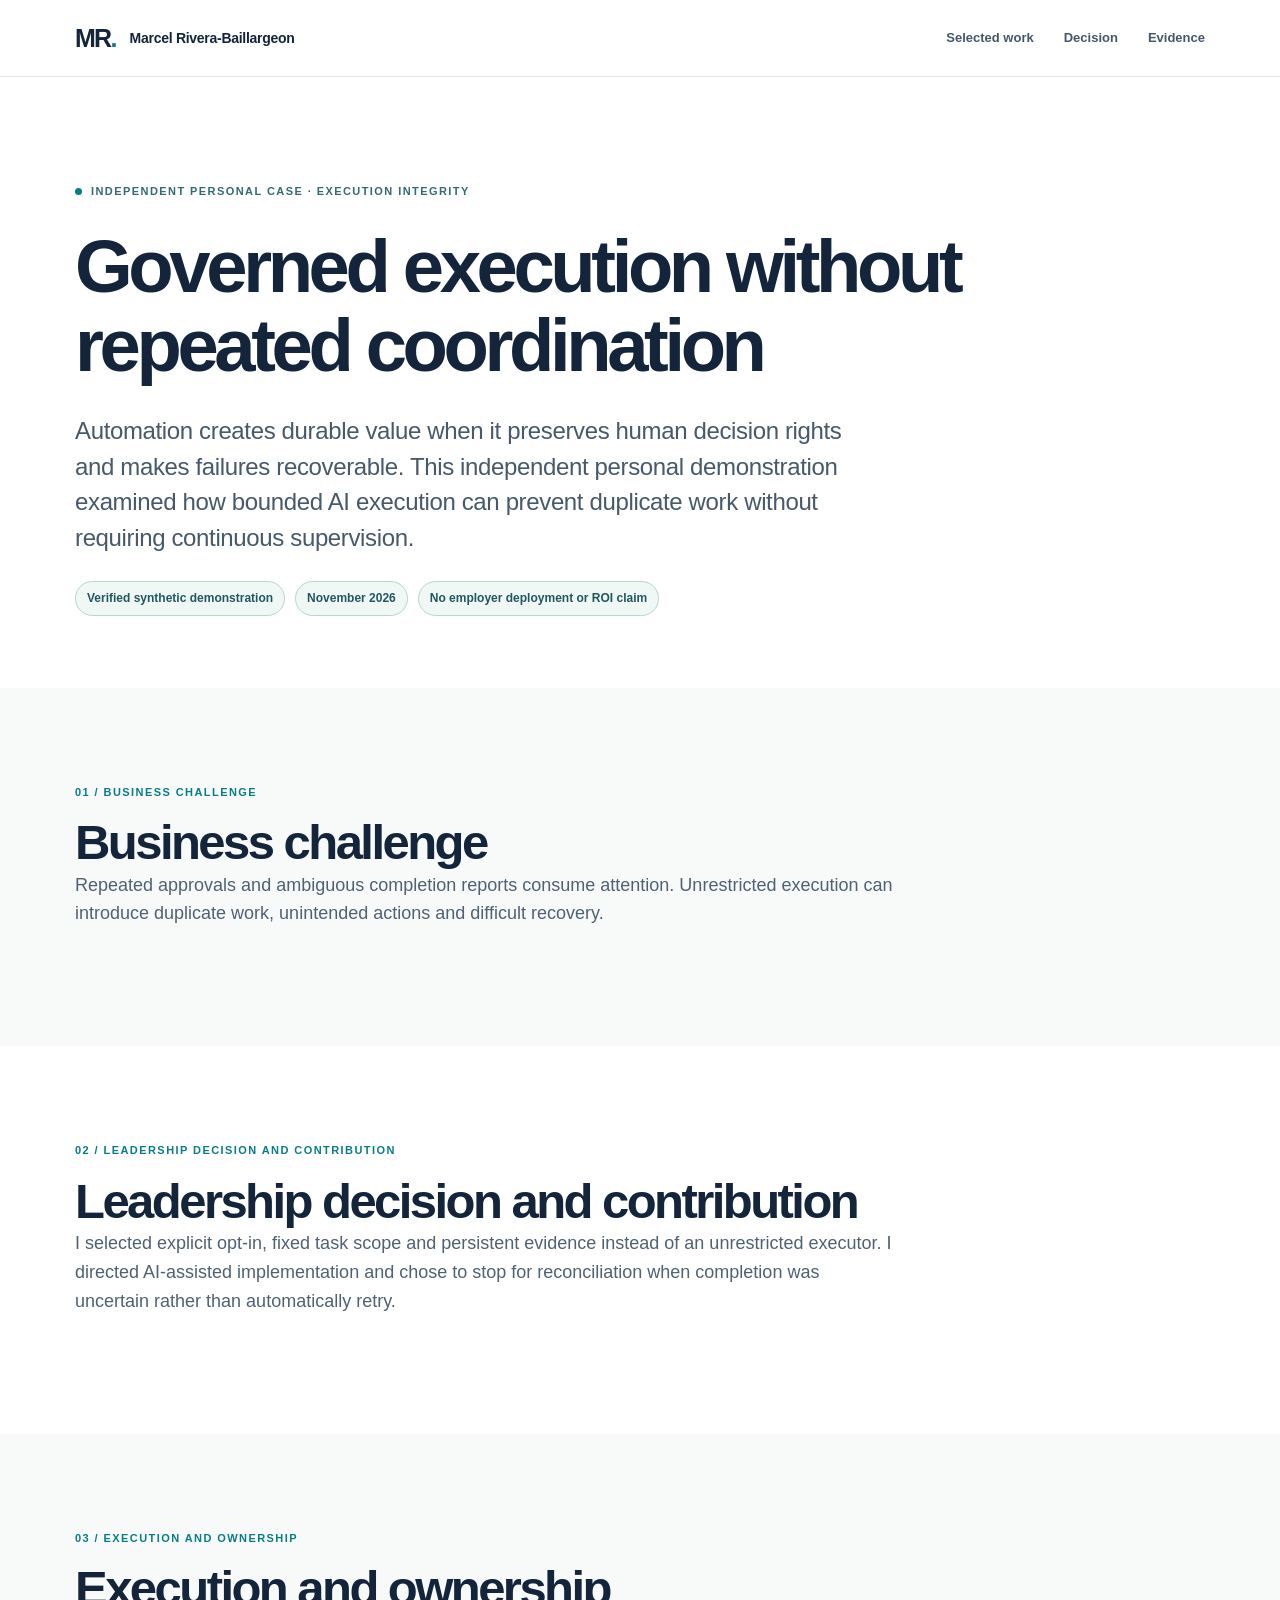
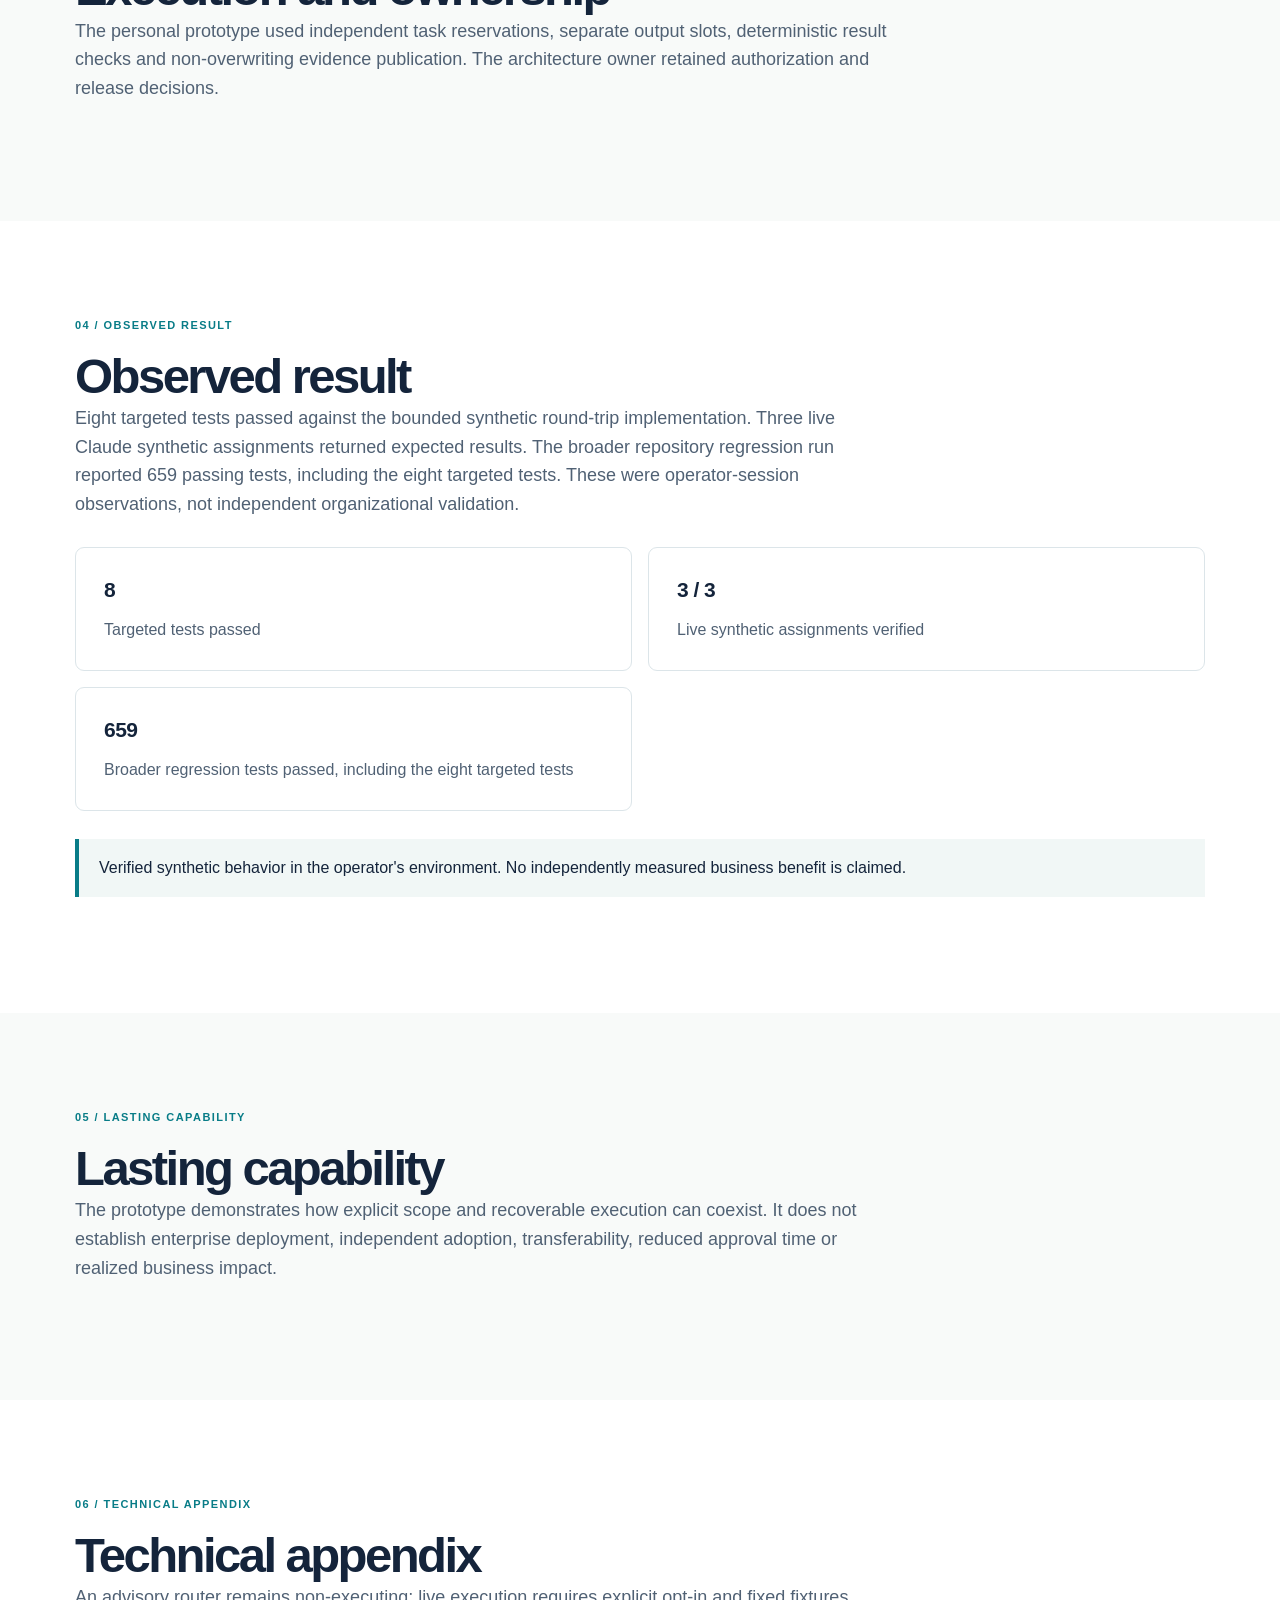
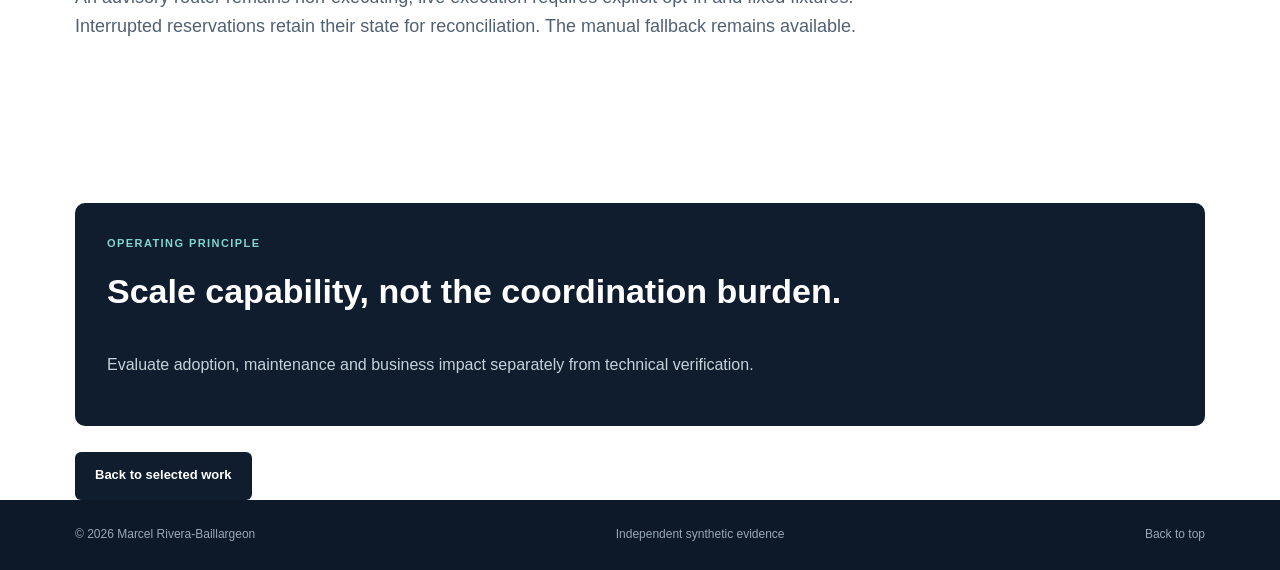
==== ai-execution-governance.html @ 5762e90a "Publish two independent AI execution case studies" ====
<!doctype html>
<html lang="en"><head><meta charset="utf-8"><meta name="viewport" content="width=device-width, initial-scale=1"><meta name="description" content="Independent personal synthetic AI architecture case study: Execution integrity."><meta name="theme-color" content="#101d2f"><title>Governed execution without repeated coordination | Marcel Rivera-Baillargeon</title><link rel="stylesheet" href="styles.css"><link rel="stylesheet" href="director-case.css"></head>
<body><a class="skip" href="#main">Skip to content</a><header class="site-header"><div class="wrap header-inner"><a class="wordmark" href="index.html"><span class="monogram">MR<span class="dot">.</span></span><span class="wordmark-text">Marcel Rivera-Baillargeon</span></a><nav aria-label="Case navigation"><a href="index.html#work">Selected work</a><a href="#section-2">Decision</a><a href="#section-4">Evidence</a></nav></div></header><main id="main"><section class="hero wrap case-hero"><p class="eyebrow"><span class="signal" aria-hidden="true"></span> INDEPENDENT PERSONAL CASE · EXECUTION INTEGRITY</p><h1>Governed execution without repeated coordination</h1><p class="hero-intro">Automation creates durable value when it preserves human decision rights and makes failures recoverable. This independent personal demonstration examined how bounded AI execution can prevent duplicate work without requiring continuous supervision.</p><div class="case-status-bar"><span>Verified synthetic demonstration</span><span>November 2026</span><span>No employer deployment or ROI claim</span></div></section><section class="section section-alt" id="section-1"><div class="wrap"><p class="kicker">01 / BUSINESS CHALLENGE</p><h2>Business challenge</h2><p class="case-intro">Repeated approvals and ambiguous completion reports consume attention. Unrestricted execution can introduce duplicate work, unintended actions and difficult recovery.</p></div></section><section class="section " id="section-2"><div class="wrap"><p class="kicker">02 / LEADERSHIP DECISION AND CONTRIBUTION</p><h2>Leadership decision and contribution</h2><p class="case-intro">I selected explicit opt-in, fixed task scope and persistent evidence instead of an unrestricted executor. I directed AI-assisted implementation and chose to stop for reconciliation when completion was uncertain rather than automatically retry.</p></div></section><section class="section section-alt" id="section-3"><div class="wrap"><p class="kicker">03 / EXECUTION AND OWNERSHIP</p><h2>Execution and ownership</h2><p class="case-intro">The personal prototype used independent task reservations, separate output slots, deterministic result checks and non-overwriting evidence publication. The architecture owner retained authorization and release decisions.</p></div></section><section class="section " id="section-4"><div class="wrap"><p class="kicker">04 / OBSERVED RESULT</p><h2>Observed result</h2><p class="case-intro">Eight targeted tests passed against the bounded synthetic round-trip implementation. Three live Claude synthetic assignments returned expected results. The broader repository regression run reported 659 passing tests, including the eight targeted tests. These were operator-session observations, not independent organizational validation.</p><div class="measure-grid"><article><strong>8</strong><p>Targeted tests passed</p></article><article><strong>3 / 3</strong><p>Live synthetic assignments verified</p></article><article><strong>659</strong><p>Broader regression tests passed, including the eight targeted tests</p></article></div><p class="evidence-note">Verified synthetic behavior in the operator's environment. No independently measured business benefit is claimed.</p></div></section><section class="section section-alt" id="section-5"><div class="wrap"><p class="kicker">05 / LASTING CAPABILITY</p><h2>Lasting capability</h2><p class="case-intro">The prototype demonstrates how explicit scope and recoverable execution can coexist. It does not establish enterprise deployment, independent adoption, transferability, reduced approval time or realized business impact.</p></div></section><section class="section " id="section-6"><div class="wrap"><p class="kicker">06 / TECHNICAL APPENDIX</p><h2>Technical appendix</h2><p class="case-intro">An advisory router remains non-executing; live execution requires explicit opt-in and fixed fixtures. Interrupted reservations retain their state for reconciliation. The manual fallback remains available.</p></div></section><div class="wrap"><div class="case-conclusion"><p class="kicker">OPERATING PRINCIPLE</p><h3>Scale capability, not the coordination burden.</h3><p>Evaluate adoption, maintenance and business impact separately from technical verification.</p></div><a class="button primary" href="index.html#work">Back to selected work</a></div></main><footer><div class="wrap footer-inner"><span>© 2026 Marcel Rivera-Baillargeon</span><span>Independent synthetic evidence</span><a href="#main">Back to top</a></div></footer></body></html>
---- styles.css ----
:root{color-scheme:light;--ink:#14243b;--muted:#506174;--navy:#101d2f;--teal:#087c87;--sky:#d7f2ed;--line:#dce5e9;--bg:#f8faf9;--white:#fff}*{box-sizing:border-box}html{scroll-behavior:smooth}body{margin:0;background:var(--white);color:var(--ink);font:16px/1.6 -apple-system,BlinkMacSystemFont,"Segoe UI",Arial,sans-serif}a{color:inherit}a:focus-visible{outline:3px solid #12a9ae;outline-offset:4px}.wrap{width:min(1130px,calc(100% - 64px));margin:auto}.skip{position:absolute;left:-9999px;z-index:50}.skip:focus{left:16px;top:12px;background:white;padding:8px}.site-header{border-bottom:1px solid var(--line);background:rgba(255,255,255,.97);position:sticky;top:0;z-index:20}.header-inner{min-height:76px;display:flex;align-items:center;justify-content:space-between;gap:25px}.wordmark{text-decoration:none;display:flex;gap:14px;align-items:center;font-weight:700;font-size:14px;letter-spacing:-.02em}.monogram{font-weight:800;letter-spacing:-.07em;font-size:25px}.dot{color:var(--teal)}nav{display:flex;gap:30px;align-items:center}nav a{text-decoration:none;color:#45576a;font-size:13px;font-weight:600}nav a:hover,.footer-inner a:hover{color:var(--teal)}nav .nav-contact{color:var(--navy);border-bottom:1px solid var(--teal);padding-bottom:3px}.hero{padding-top:106px;padding-bottom:94px}.eyebrow,.kicker,.index,.tag{font-weight:750;font-size:11px;letter-spacing:.13em}.eyebrow{color:#326b70;display:flex;gap:9px;align-items:center}.signal{display:inline-block;width:7px;height:7px;background:var(--teal);border-radius:100%}h1,h2,h3,p{margin-top:0}h1{font-size:clamp(40px,5.8vw,77px);line-height:1.07;letter-spacing:-.059em;max-width:1050px;margin:26px 0 28px;font-weight:720}em{font-family:Georgia,serif;font-weight:400;color:var(--teal)}.hero-intro{max-width:790px;font-size:clamp(19px,2.1vw,24px);line-height:1.48;color:#47596a;letter-spacing:-.015em}.hero-actions{display:flex;gap:12px;flex-wrap:wrap;margin-top:36px}.button{min-height:48px;display:inline-flex;gap:15px;align-items:center;justify-content:center;padding:11px 20px;border-radius:6px;text-decoration:none;font-size:13px;font-weight:750;transition:transform .15s,background .15s}.button:hover{transform:translateY(-2px)}.primary{background:var(--navy);color:white}.secondary{border:1px solid #bac9cd;color:var(--navy)}.hero-meta{display:flex;gap:30px;flex-wrap:wrap;margin-top:67px;color:#788590;font-size:12px}.band{background:#eaf5f3;border-top:1px solid #d5e8e5;border-bottom:1px solid #d5e8e5}.manifesto{display:flex;gap:50px;align-items:center;padding-top:26px;padding-bottom:26px}.kicker{color:var(--teal);white-space:nowrap}.manifesto .kicker{margin:0}.manifesto p:last-child{font-size:clamp(16px,2.5vw,22px);letter-spacing:-.03em;font-weight:650;margin:0}.manifesto span{color:var(--teal)}.section{padding-top:96px;padding-bottom:100px;scroll-margin-top:85px}.section-heading{display:flex;justify-content:space-between;align-items:end;gap:70px;margin-bottom:40px}.section h2{font-size:clamp(33px,4vw,49px);letter-spacing:-.052em;line-height:1.13;margin:14px 0 0}.section-note{max-width:375px;color:var(--muted);font-size:14px;margin:0}.work-grid{display:grid;grid-template-columns:repeat(2,minmax(0,1fr));gap:14px}.work-card{min-height:278px;border:1px solid var(--line);border-radius:9px;padding:28px 30px;display:flex;flex-direction:column;justify-content:space-between;gap:20px;background:#fff}.work-card.featured{background:var(--navy);color:#fff;border-color:var(--navy)}.card-top{display:flex;justify-content:space-between;gap:8px;align-items:center}.index{color:#8699a7}.featured .index{color:#a6c2cb}.tag{background:#edf6f5;padding:5px 8px;color:#217682;border-radius:3px;letter-spacing:.08em;font-size:9px}.featured .tag{background:#23374a;color:#b5e5e3}.work-card h3{font-size:clamp(21px,2.5vw,27px);line-height:1.2;letter-spacing:-.04em;margin:0 0 12px}.work-card p{font-size:14px;line-height:1.65;color:var(--muted);margin:0}.featured p{color:#bdcbd5}.card-bottom{border-top:1px solid var(--line);padding-top:13px;display:flex;justify-content:space-between;gap:14px;color:#6d8290;font-size:11px}.featured .card-bottom{border-color:#425164;color:#a5c1c6}.disclosure{color:#7a8792;font-size:12px;margin:22px 0 0;max-width:800px}.section-alt{background:var(--bg)}.principles{display:grid;grid-template-columns:repeat(4,minmax(0,1fr));gap:28px;margin-top:50px}.principles>div{border-top:2px solid #cbdcde;padding-top:22px}.principles span{font-size:12px;font-weight:700;color:var(--teal)}.principles h3{font-size:20px;line-height:1.26;letter-spacing:-.025em;margin:18px 0 12px}.principles p{font-size:14px;color:var(--muted)}.about-grid{display:grid;grid-template-columns:1fr 1fr;gap:100px}.about-copy p{color:#46596b;font-size:16px;margin-bottom:20px}.project-heading{display:flex;justify-content:space-between;align-items:baseline;margin-top:65px;gap:18px}.project-heading h3{font-size:20px;letter-spacing:-.035em}.project-heading p{font-size:12px;color:var(--muted)}.project-grid{display:grid;grid-template-columns:repeat(3,1fr);gap:13px}.project-grid a{display:flex;flex-direction:column;gap:12px;min-height:140px;border:1px solid var(--line);border-radius:6px;padding:21px;text-decoration:none}.project-grid a:hover{background:#f5fbfa;border-color:#8dbabb}.project-grid strong{font-size:16px;display:flex;justify-content:space-between}.project-grid span{font-size:13px;color:var(--muted)}.closing{background:var(--navy);color:#fff;scroll-margin-top:80px}.closing-inner{padding:82px 0}.closing .kicker{color:#6cd5cb}.closing h2{font-size:clamp(34px,4.6vw,56px);letter-spacing:-.05em;line-height:1.15;max-width:720px;margin:16px 0}.closing p:not(.kicker){max-width:660px;color:#b4c3cf;font-size:17px}.light{background:white;color:var(--navy)}.outline{border:1px solid #667b89;color:white}footer{background:#0d1828;color:#99a9b5}.footer-inner{display:flex;gap:20px;justify-content:space-between;align-items:center;min-height:70px;font-size:12px}.footer-inner a{text-decoration:none}@media(max-width:800px){.wrap{width:min(100% - 36px,1130px)}.wordmark-text{display:none}nav{gap:18px}.hero{padding:78px 0 58px}.hero-meta{margin-top:44px}.section{padding:68px 0}.section-heading{display:block}.section-note{margin-top:22px}.work-grid,.about-grid{grid-template-columns:1fr;gap:13px}.principles{grid-template-columns:repeat(2,1fr)}.project-grid{grid-template-columns:1fr}.manifesto{display:block}.manifesto .kicker{margin-bottom:10px}.footer-inner{flex-wrap:wrap;padding:22px 0}}@media(max-width:480px){nav{gap:13px}nav a{font-size:12px}.hero-meta{gap:8px}.work-card{min-height:270px;padding:22px}.card-top{flex-wrap:wrap}.principles{grid-template-columns:1fr}.hero-actions .button{width:100%}}@media(prefers-reduced-motion:reduce){html{scroll-behavior:auto}.button{transition:none}}

/* Director-level operating lens: reference questions, not additional performance claims. */
.director-grid{display:grid;grid-template-columns:repeat(2,minmax(0,1fr));gap:16px}
.director-topic{padding:25px;border:1px solid var(--line);border-radius:10px}
.director-icon{display:inline-flex;align-items:center;justify-content:center;width:44px;height:44px;border-radius:12px;background:#e9f4f2;color:#176d73;font-size:25px;font-weight:700}
.director-topic h3{margin:16px 0 9px;font-size:22px;line-height:1.3;letter-spacing:-.025em}
.director-topic p{color:var(--muted);font-size:14px}
.director-topic .director-question{font-weight:650;color:var(--ink);margin-bottom:0}
@media(max-width:700px){.director-grid{grid-template-columns:1fr}.director-topic{padding:20px}}

/* Director-first leadership cards: preserve original responsive layout */
.director-grid{display:grid;grid-template-columns:repeat(auto-fit,minmax(220px,1fr));gap:16px}
.director-topic{min-width:0}
---- director-case.css ----
/* Independent director-level leadership case */
.case-hero{padding-bottom:72px}
.case-hero h1{max-width:1010px}
.case-status-bar{display:flex;gap:10px;flex-wrap:wrap;margin-top:25px}
.case-status-bar span{border:1px solid #b7d5d2;background:#f0f8f6;color:#225760;border-radius:20px;font-size:12px;font-weight:650;padding:7px 11px}
.case-intro{max-width:820px;color:var(--muted);font-size:18px;line-height:1.6}
.case-columns,.measure-grid{display:grid;grid-template-columns:repeat(2,minmax(0,1fr));gap:16px;margin:28px 0}
.decision-panel,.measure-grid article{padding:28px;border:1px solid var(--line);border-radius:9px;background:var(--white)}
.decision-panel h3,.measure-grid strong{font-size:21px;line-height:1.3;letter-spacing:-.025em}
.decision-panel p,.measure-grid p{color:var(--muted);margin:12px 0 0}
.measure-grid span,.small{font-size:12px;color:#536f79}
.decision-steps{margin:30px 0;display:grid;gap:17px}
.decision-steps article{display:flex;gap:22px;padding:24px;border:1px solid var(--line);border-radius:8px}
.decision-steps .step{color:var(--teal);font-weight:800;font-size:22px}
.decision-steps h3{font-size:22px;letter-spacing:-.03em}
.decision-steps p{color:var(--muted);max-width:730px}
.decision-steps p.small{margin:0;color:#435d68}
.evidence-note{margin-top:25px;border-left:4px solid var(--teal);padding:16px 20px;background:#f1f7f6}
.case-conclusion{background:var(--navy);color:white;border-radius:10px;padding:32px;margin:44px 0 26px}
.case-conclusion h3{font-size:clamp(23px,3vw,34px);max-width:850px}
.case-conclusion p:last-child{color:#c3d3d9}
.case-conclusion .kicker{color:#82d6cc}
@media(max-width:700px){.case-columns,.measure-grid{grid-template-columns:1fr}.decision-panel,.measure-grid article{padding:22px}.decision-steps article{padding:18px;gap:12px}}
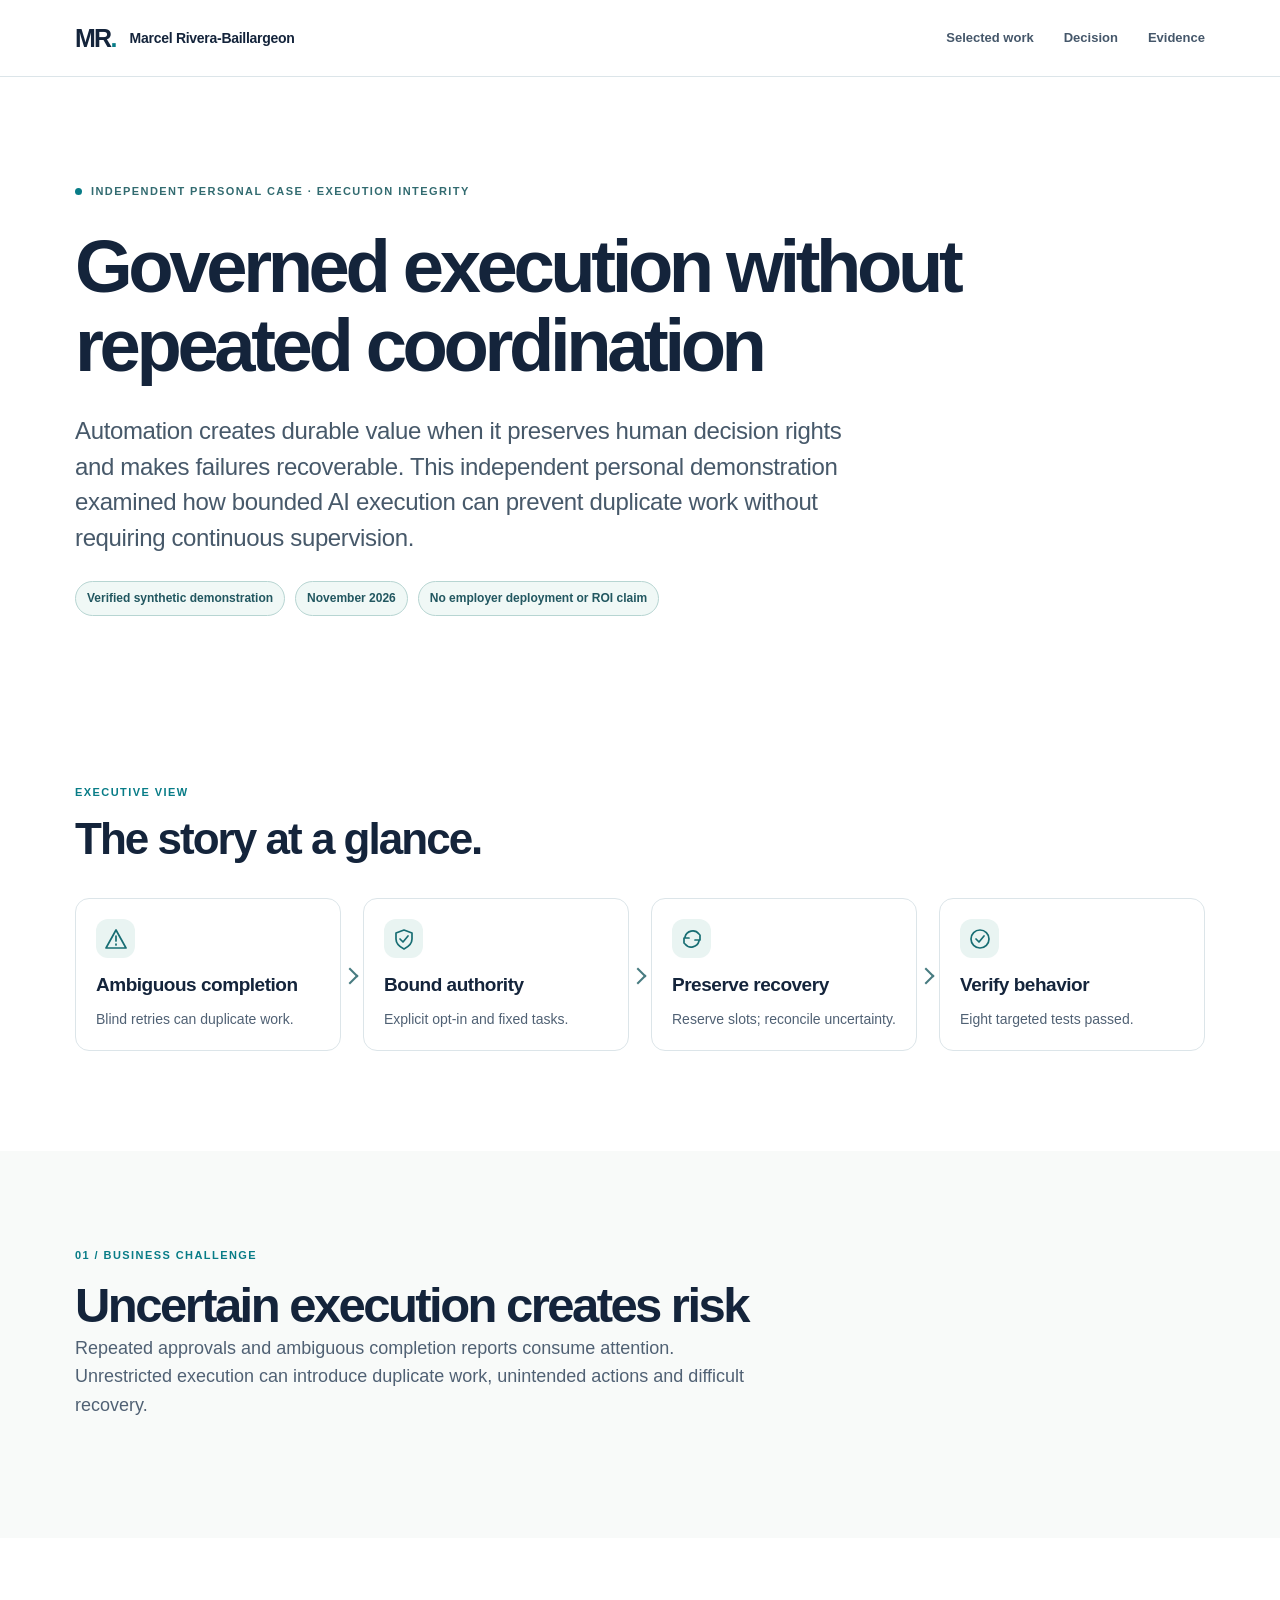
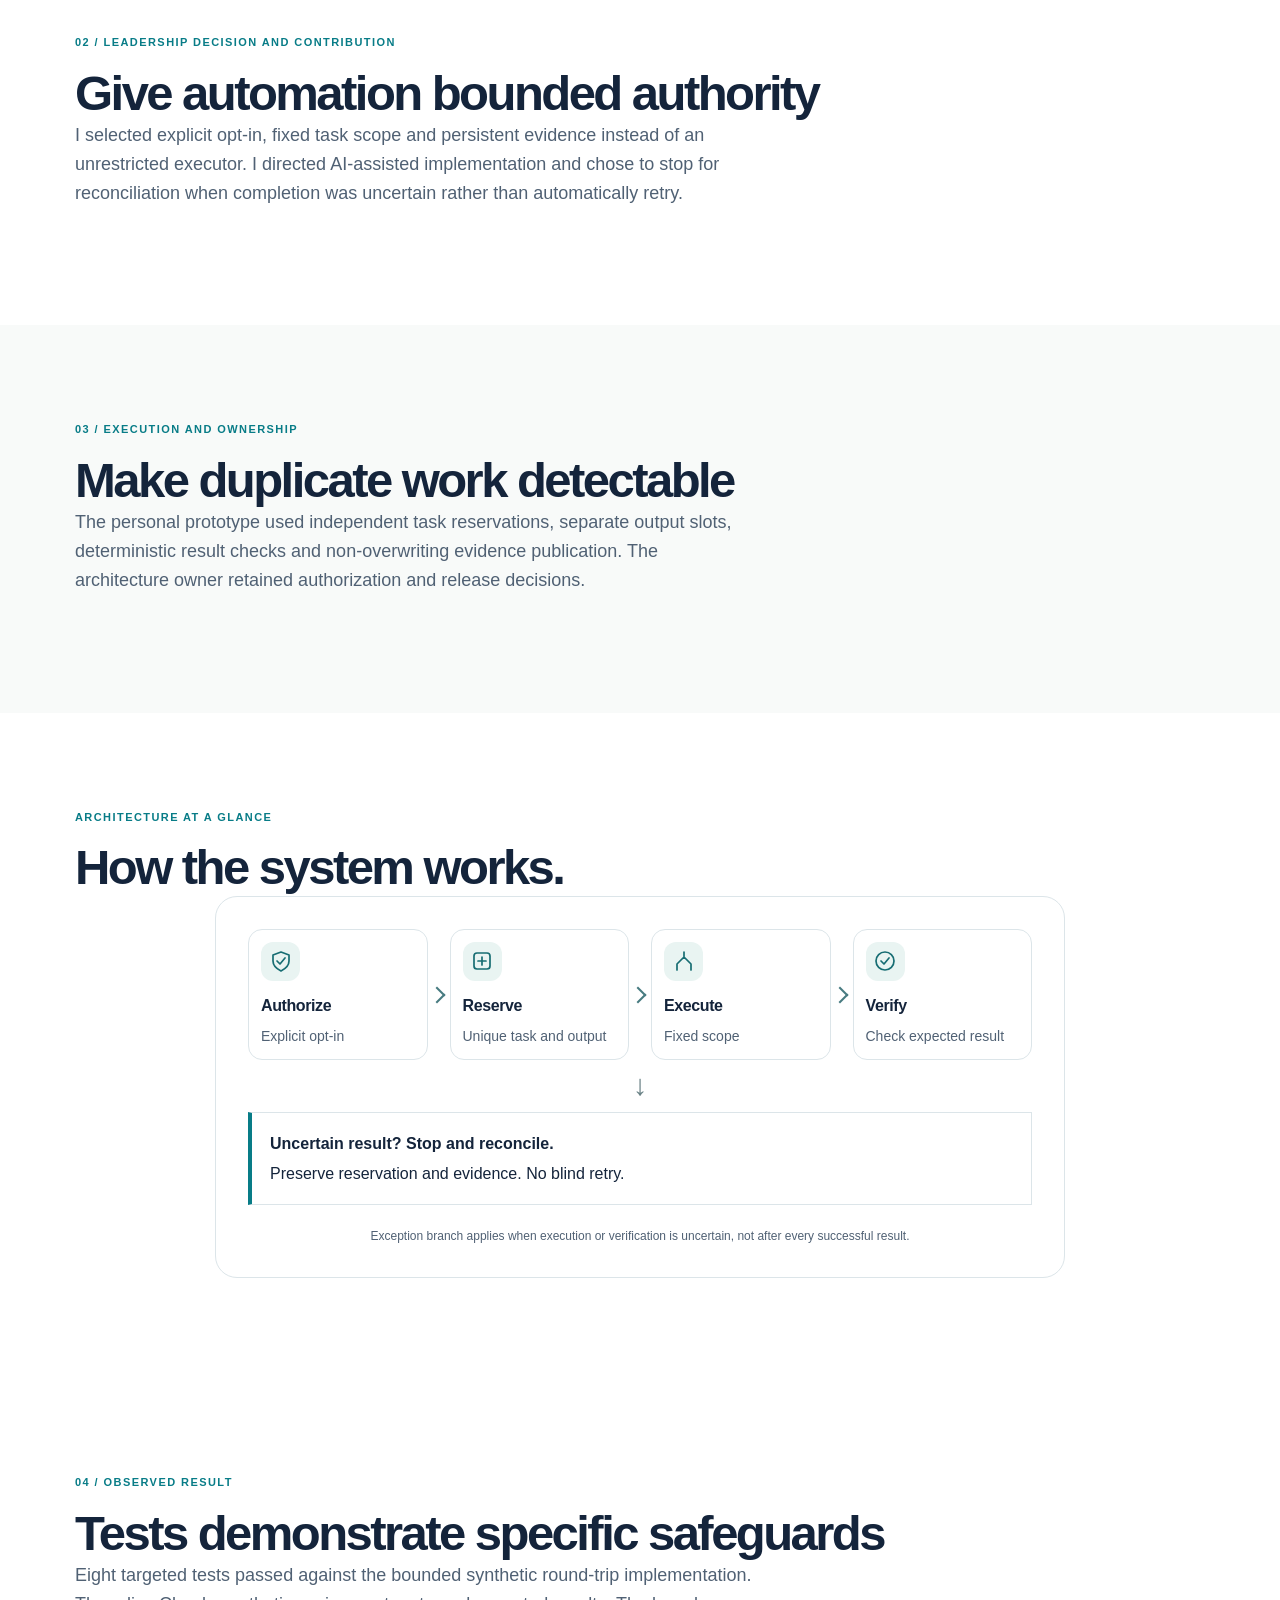
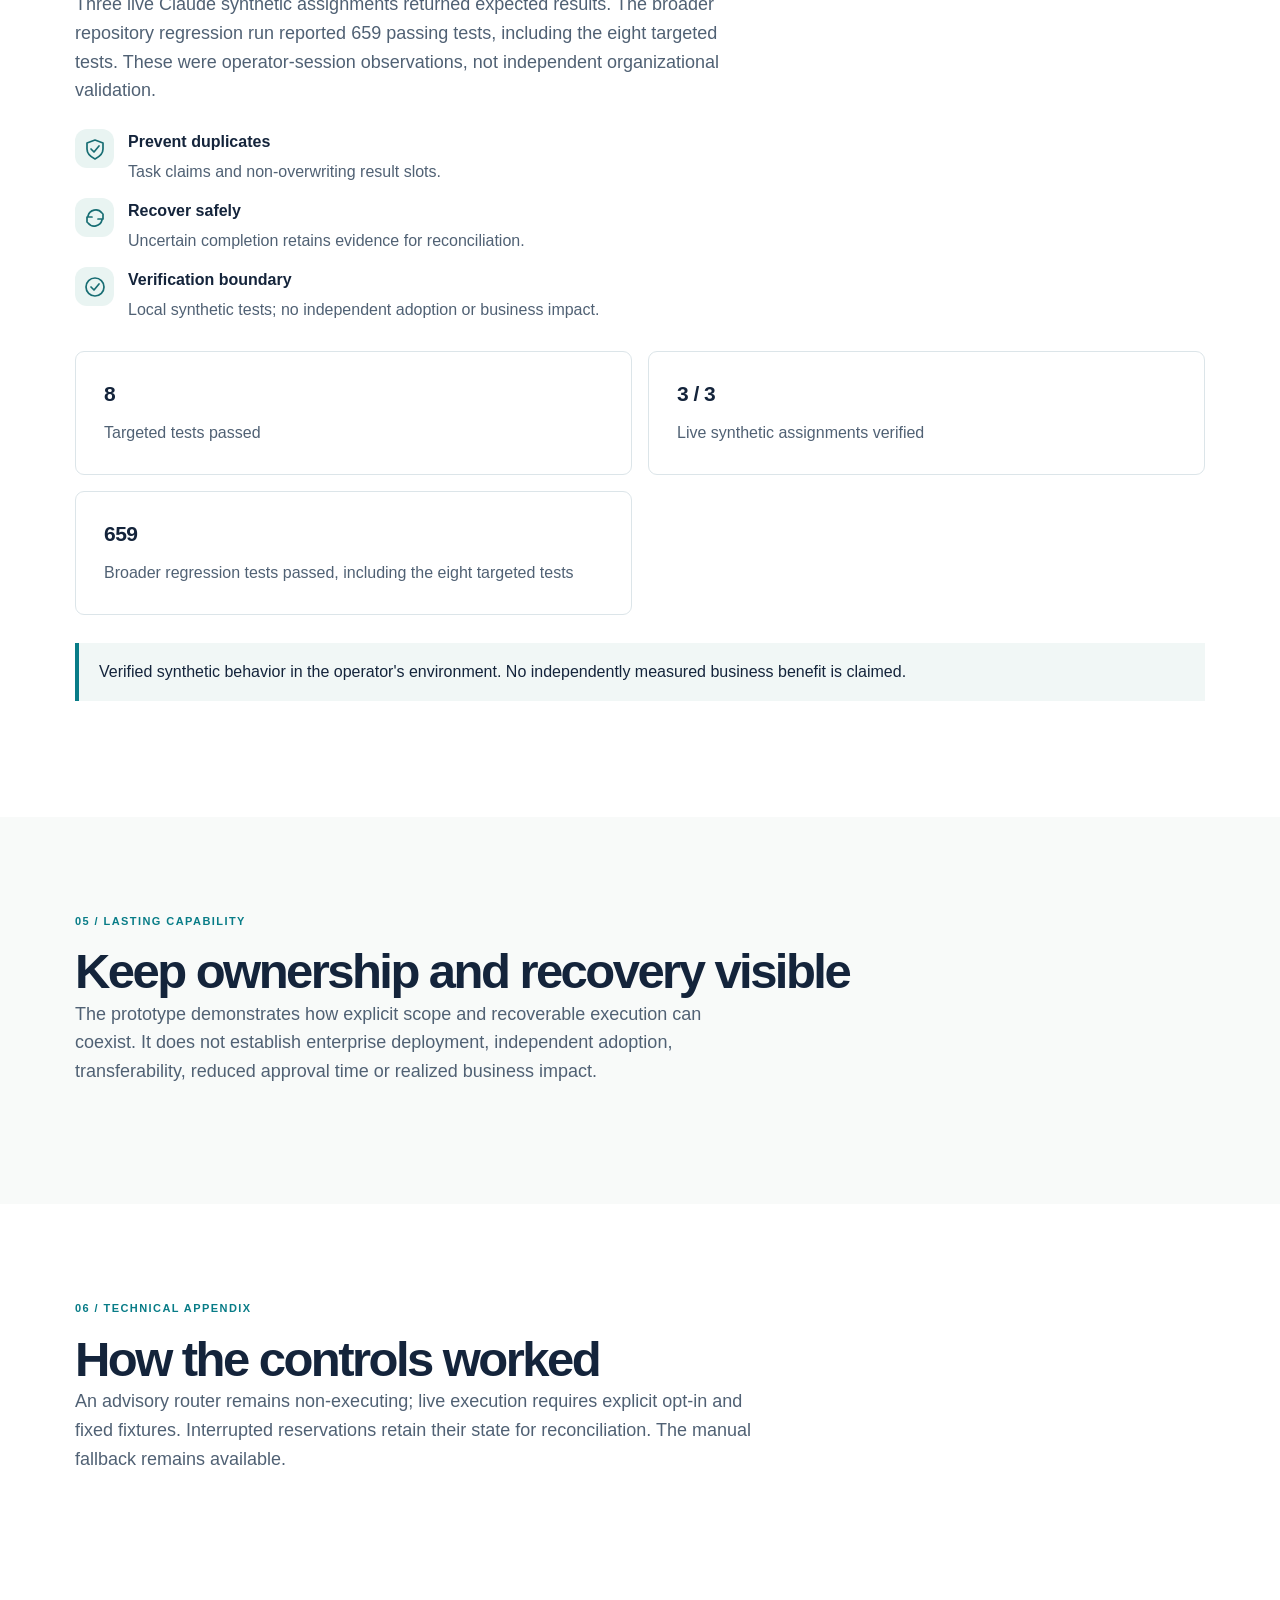
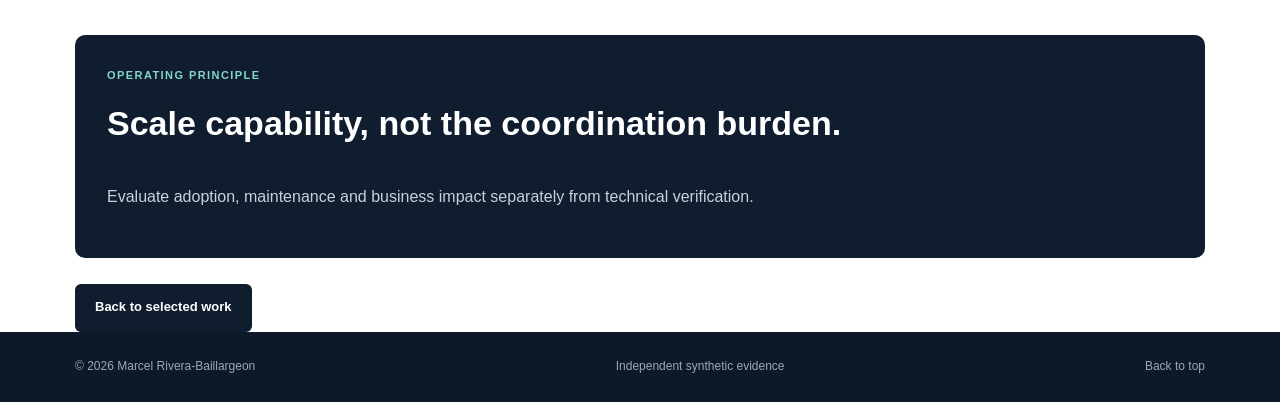
==== commit bad1b596: "Add executive visual narratives and icon-led evidence" ====
--- a/ai-execution-governance.html
+++ b/ai-execution-governance.html
@@ -1,3 +1,3 @@
 <!doctype html>
-<html lang="en"><head><meta charset="utf-8"><meta name="viewport" content="width=device-width, initial-scale=1"><meta name="description" content="Independent personal synthetic AI architecture case study: Execution integrity."><meta name="theme-color" content="#101d2f"><title>Governed execution without repeated coordination | Marcel Rivera-Baillargeon</title><link rel="stylesheet" href="styles.css"><link rel="stylesheet" href="director-case.css"></head>
-<body><a class="skip" href="#main">Skip to content</a><header class="site-header"><div class="wrap header-inner"><a class="wordmark" href="index.html"><span class="monogram">MR<span class="dot">.</span></span><span class="wordmark-text">Marcel Rivera-Baillargeon</span></a><nav aria-label="Case navigation"><a href="index.html#work">Selected work</a><a href="#section-2">Decision</a><a href="#section-4">Evidence</a></nav></div></header><main id="main"><section class="hero wrap case-hero"><p class="eyebrow"><span class="signal" aria-hidden="true"></span> INDEPENDENT PERSONAL CASE · EXECUTION INTEGRITY</p><h1>Governed execution without repeated coordination</h1><p class="hero-intro">Automation creates durable value when it preserves human decision rights and makes failures recoverable. This independent personal demonstration examined how bounded AI execution can prevent duplicate work without requiring continuous supervision.</p><div class="case-status-bar"><span>Verified synthetic demonstration</span><span>November 2026</span><span>No employer deployment or ROI claim</span></div></section><section class="section section-alt" id="section-1"><div class="wrap"><p class="kicker">01 / BUSINESS CHALLENGE</p><h2>Business challenge</h2><p class="case-intro">Repeated approvals and ambiguous completion reports consume attention. Unrestricted execution can introduce duplicate work, unintended actions and difficult recovery.</p></div></section><section class="section " id="section-2"><div class="wrap"><p class="kicker">02 / LEADERSHIP DECISION AND CONTRIBUTION</p><h2>Leadership decision and contribution</h2><p class="case-intro">I selected explicit opt-in, fixed task scope and persistent evidence instead of an unrestricted executor. I directed AI-assisted implementation and chose to stop for reconciliation when completion was uncertain rather than automatically retry.</p></div></section><section class="section section-alt" id="section-3"><div class="wrap"><p class="kicker">03 / EXECUTION AND OWNERSHIP</p><h2>Execution and ownership</h2><p class="case-intro">The personal prototype used independent task reservations, separate output slots, deterministic result checks and non-overwriting evidence publication. The architecture owner retained authorization and release decisions.</p></div></section><section class="section " id="section-4"><div class="wrap"><p class="kicker">04 / OBSERVED RESULT</p><h2>Observed result</h2><p class="case-intro">Eight targeted tests passed against the bounded synthetic round-trip implementation. Three live Claude synthetic assignments returned expected results. The broader repository regression run reported 659 passing tests, including the eight targeted tests. These were operator-session observations, not independent organizational validation.</p><div class="measure-grid"><article><strong>8</strong><p>Targeted tests passed</p></article><article><strong>3 / 3</strong><p>Live synthetic assignments verified</p></article><article><strong>659</strong><p>Broader regression tests passed, including the eight targeted tests</p></article></div><p class="evidence-note">Verified synthetic behavior in the operator's environment. No independently measured business benefit is claimed.</p></div></section><section class="section section-alt" id="section-5"><div class="wrap"><p class="kicker">05 / LASTING CAPABILITY</p><h2>Lasting capability</h2><p class="case-intro">The prototype demonstrates how explicit scope and recoverable execution can coexist. It does not establish enterprise deployment, independent adoption, transferability, reduced approval time or realized business impact.</p></div></section><section class="section " id="section-6"><div class="wrap"><p class="kicker">06 / TECHNICAL APPENDIX</p><h2>Technical appendix</h2><p class="case-intro">An advisory router remains non-executing; live execution requires explicit opt-in and fixed fixtures. Interrupted reservations retain their state for reconciliation. The manual fallback remains available.</p></div></section><div class="wrap"><div class="case-conclusion"><p class="kicker">OPERATING PRINCIPLE</p><h3>Scale capability, not the coordination burden.</h3><p>Evaluate adoption, maintenance and business impact separately from technical verification.</p></div><a class="button primary" href="index.html#work">Back to selected work</a></div></main><footer><div class="wrap footer-inner"><span>© 2026 Marcel Rivera-Baillargeon</span><span>Independent synthetic evidence</span><a href="#main">Back to top</a></div></footer></body></html>
+<html lang="en"><head><meta charset="utf-8"><meta name="viewport" content="width=device-width, initial-scale=1"><meta name="description" content="Independent personal synthetic AI architecture case study: Execution integrity."><meta name="theme-color" content="#101d2f"><title>Governed execution without repeated coordination | Marcel Rivera-Baillargeon</title><link rel="stylesheet" href="styles.css"><link rel="stylesheet" href="director-case.css"><link rel="stylesheet" href="visual-system.css"></head>
+<body><a class="skip" href="#main">Skip to content</a><header class="site-header"><div class="wrap header-inner"><a class="wordmark" href="index.html"><span class="monogram">MR<span class="dot">.</span></span><span class="wordmark-text">Marcel Rivera-Baillargeon</span></a><nav aria-label="Case navigation"><a href="index.html#work">Selected work</a><a href="#section-2">Decision</a><a href="#section-4">Evidence</a></nav></div></header><main id="main" class="visual-case"><section class="hero wrap case-hero"><p class="eyebrow"><span class="signal" aria-hidden="true"></span> INDEPENDENT PERSONAL CASE · EXECUTION INTEGRITY</p><h1>Governed execution without repeated coordination</h1><p class="hero-intro">Automation creates durable value when it preserves human decision rights and makes failures recoverable. This independent personal demonstration examined how bounded AI execution can prevent duplicate work without requiring continuous supervision.</p><div class="case-status-bar"><span>Verified synthetic demonstration</span><span>November 2026</span><span>No employer deployment or ROI claim</span></div></section><section class="section wrap case-executive" aria-labelledby="executive-title"><p class="kicker">EXECUTIVE VIEW</p><h2 id="executive-title">The story at a glance.</h2><ol class="story-flow" aria-label="Challenge, decision, execution and evidence"><li class="story-node"><span class="story-symbol" aria-hidden="true"><svg width="24" height="24" viewBox="0 0 24 24" fill="none" stroke="currentColor" stroke-width="1.7" stroke-linecap="round" stroke-linejoin="round"><path d="M12 3 2 21h20L12 3Z M12 9v5m0 3v1"/></svg></span><div><h3>Ambiguous completion</h3><p>Blind retries can duplicate work.</p></div></li><li class="story-node"><span class="story-symbol" aria-hidden="true"><svg width="24" height="24" viewBox="0 0 24 24" fill="none" stroke="currentColor" stroke-width="1.7" stroke-linecap="round" stroke-linejoin="round"><path d="m12 3 8 3v6c0 5-4 8-8 10-4-2-8-5-8-10V6l8-3Z m-4 9 3 3 5-6"/></svg></span><div><h3>Bound authority</h3><p>Explicit opt-in and fixed tasks.</p></div></li><li class="story-node"><span class="story-symbol" aria-hidden="true"><svg width="24" height="24" viewBox="0 0 24 24" fill="none" stroke="currentColor" stroke-width="1.7" stroke-linecap="round" stroke-linejoin="round"><path d="M20 8v5h-5M4 16v-5h5M5 10a8 8 0 0 1 14-3M19 14a8 8 0 0 1-14 3"/></svg></span><div><h3>Preserve recovery</h3><p>Reserve slots; reconcile uncertainty.</p></div></li><li class="story-node"><span class="story-symbol" aria-hidden="true"><svg width="24" height="24" viewBox="0 0 24 24" fill="none" stroke="currentColor" stroke-width="1.7" stroke-linecap="round" stroke-linejoin="round"><circle cx="12" cy="12" r="9"/><path d="m8 12 3 3 5-6"/></svg></span><div><h3>Verify behavior</h3><p>Eight targeted tests passed.</p></div></li></ol></section><section class="section section-alt" id="section-1"><div class="wrap"><p class="kicker">01 / BUSINESS CHALLENGE</p><h2>Uncertain execution creates risk</h2><p class="case-intro">Repeated approvals and ambiguous completion reports consume attention. Unrestricted execution can introduce duplicate work, unintended actions and difficult recovery.</p></div></section><section class="section " id="section-2"><div class="wrap"><p class="kicker">02 / LEADERSHIP DECISION AND CONTRIBUTION</p><h2>Give automation bounded authority</h2><p class="case-intro">I selected explicit opt-in, fixed task scope and persistent evidence instead of an unrestricted executor. I directed AI-assisted implementation and chose to stop for reconciliation when completion was uncertain rather than automatically retry.</p></div></section><section class="section section-alt" id="section-3"><div class="wrap"><p class="kicker">03 / EXECUTION AND OWNERSHIP</p><h2>Make duplicate work detectable</h2><p class="case-intro">The personal prototype used independent task reservations, separate output slots, deterministic result checks and non-overwriting evidence publication. The architecture owner retained authorization and release decisions.</p></div></section><section class="section wrap" aria-labelledby="architecture-title"><p class="kicker">ARCHITECTURE AT A GLANCE</p><h2 id="architecture-title">How the system works.</h2><div class="flow-panel" role="group" aria-label="Authorization, reservation, execution, verification and exception reconciliation"><ol class="story-flow" aria-label="Normal execution path"><li class="story-node"><span class="story-symbol" aria-hidden="true"><svg width="24" height="24" viewBox="0 0 24 24" fill="none" stroke="currentColor" stroke-width="1.7" stroke-linecap="round" stroke-linejoin="round"><path d="m12 3 8 3v6c0 5-4 8-8 10-4-2-8-5-8-10V6l8-3Z m-4 9 3 3 5-6"/></svg></span><div><h3>Authorize</h3><p>Explicit opt-in</p></div></li><li class="story-node"><span class="story-symbol" aria-hidden="true"><svg width="24" height="24" viewBox="0 0 24 24" fill="none" stroke="currentColor" stroke-width="1.7" stroke-linecap="round" stroke-linejoin="round"><rect x="4" y="4" width="16" height="16" rx="3"/><path d="M8 12h8m-4-4v8"/></svg></span><div><h3>Reserve</h3><p>Unique task and output</p></div></li><li class="story-node"><span class="story-symbol" aria-hidden="true"><svg width="24" height="24" viewBox="0 0 24 24" fill="none" stroke="currentColor" stroke-width="1.7" stroke-linecap="round" stroke-linejoin="round"><path d="M12 3v5m0 0-7 7m7-7 7 7M5 15v6m14-6v6"/></svg></span><div><h3>Execute</h3><p>Fixed scope</p></div></li><li class="story-node"><span class="story-symbol" aria-hidden="true"><svg width="24" height="24" viewBox="0 0 24 24" fill="none" stroke="currentColor" stroke-width="1.7" stroke-linecap="round" stroke-linejoin="round"><circle cx="12" cy="12" r="9"/><path d="m8 12 3 3 5-6"/></svg></span><div><h3>Verify</h3><p>Check expected result</p></div></li></ol><div class="flow-down" aria-hidden="true">↓</div><div class="case-exception"><strong>Uncertain result? Stop and reconcile.</strong><p>Preserve reservation and evidence. No blind retry.</p></div><p class="flow-note">Exception branch applies when execution or verification is uncertain, not after every successful result.</p></div></section><section class="section " id="section-4"><div class="wrap"><p class="kicker">04 / OBSERVED RESULT</p><h2>Tests demonstrate specific safeguards</h2><p class="case-intro">Eight targeted tests passed against the bounded synthetic round-trip implementation. Three live Claude synthetic assignments returned expected results. The broader repository regression run reported 659 passing tests, including the eight targeted tests. These were operator-session observations, not independent organizational validation.</p><ul class="case-icon-list" aria-label="Evidence and limitations"><li><span class="story-symbol" aria-hidden="true"><svg width="24" height="24" viewBox="0 0 24 24" fill="none" stroke="currentColor" stroke-width="1.7" stroke-linecap="round" stroke-linejoin="round"><path d="m12 3 8 3v6c0 5-4 8-8 10-4-2-8-5-8-10V6l8-3Z m-4 9 3 3 5-6"/></svg></span><div><strong>Prevent duplicates</strong><p>Task claims and non-overwriting result slots.</p></div></li><li><span class="story-symbol" aria-hidden="true"><svg width="24" height="24" viewBox="0 0 24 24" fill="none" stroke="currentColor" stroke-width="1.7" stroke-linecap="round" stroke-linejoin="round"><path d="M20 8v5h-5M4 16v-5h5M5 10a8 8 0 0 1 14-3M19 14a8 8 0 0 1-14 3"/></svg></span><div><strong>Recover safely</strong><p>Uncertain completion retains evidence for reconciliation.</p></div></li><li><span class="story-symbol" aria-hidden="true"><svg width="24" height="24" viewBox="0 0 24 24" fill="none" stroke="currentColor" stroke-width="1.7" stroke-linecap="round" stroke-linejoin="round"><circle cx="12" cy="12" r="9"/><path d="m8 12 3 3 5-6"/></svg></span><div><strong>Verification boundary</strong><p>Local synthetic tests; no independent adoption or business impact.</p></div></li></ul><div class="measure-grid"><article><strong>8</strong><p>Targeted tests passed</p></article><article><strong>3 / 3</strong><p>Live synthetic assignments verified</p></article><article><strong>659</strong><p>Broader regression tests passed, including the eight targeted tests</p></article></div><p class="evidence-note">Verified synthetic behavior in the operator's environment. No independently measured business benefit is claimed.</p></div></section><section class="section section-alt" id="section-5"><div class="wrap"><p class="kicker">05 / LASTING CAPABILITY</p><h2>Keep ownership and recovery visible</h2><p class="case-intro">The prototype demonstrates how explicit scope and recoverable execution can coexist. It does not establish enterprise deployment, independent adoption, transferability, reduced approval time or realized business impact.</p></div></section><section class="section " id="section-6"><div class="wrap"><p class="kicker">06 / TECHNICAL APPENDIX</p><h2>How the controls worked</h2><p class="case-intro">An advisory router remains non-executing; live execution requires explicit opt-in and fixed fixtures. Interrupted reservations retain their state for reconciliation. The manual fallback remains available.</p></div></section><div class="wrap"><div class="case-conclusion"><p class="kicker">OPERATING PRINCIPLE</p><h3>Scale capability, not the coordination burden.</h3><p>Evaluate adoption, maintenance and business impact separately from technical verification.</p></div><a class="button primary" href="index.html#work">Back to selected work</a></div></main><footer><div class="wrap footer-inner"><span>© 2026 Marcel Rivera-Baillargeon</span><span>Independent synthetic evidence</span><a href="#main">Back to top</a></div></footer></body></html>
--- a/visual-system.css
+++ b/visual-system.css
@@ -0,0 +1,31 @@
+/* Shared executive visual vocabulary: readable HTML labels, semantic grouping, no image dependencies. */
+.visual-feature{padding-top:70px;padding-bottom:76px;scroll-margin-top:90px}
+.visual-intro{max-width:800px;margin:0 auto 30px;text-align:center}
+.visual-intro h2,.case-executive h2{font-size:clamp(30px,3.5vw,44px);line-height:1.16;letter-spacing:-.045em;margin:12px 0}
+.visual-intro .kicker,.visual-case .kicker{white-space:normal}
+.visual-intro>p:last-child{color:var(--muted);font-size:16px}
+.flow-panel{border:1px solid var(--line);border-radius:22px;padding:32px;max-width:850px;margin:auto;background:#fff;text-align:center}
+.flow-source,.flow-core{padding:20px 24px;border-radius:15px}
+.flow-source h3,.flow-core h3{margin:5px 0 4px;font-size:clamp(21px,2.7vw,28px);letter-spacing:-.03em}
+.flow-source p,.flow-core p{margin:0;color:var(--muted);font-size:15px}
+.flow-core{background:#eef3f3}
+.flow-icon{font-size:26px;line-height:1;color:#276d73;display:block;font-weight:700}
+.flow-down{font-size:29px;line-height:1.3;color:#6a8286;margin:7px 0}
+.flow-outcomes{display:grid;grid-template-columns:repeat(2,minmax(0,1fr));gap:12px;list-style:none;margin:0;padding:0}
+.flow-tile{border:1px solid var(--line);border-radius:15px;padding:23px 12px}
+.flow-tile strong{display:block;font-size:22px;letter-spacing:-.025em;margin:10px 0 4px}
+.flow-tile p{font-size:14px;line-height:1.45;color:var(--muted);margin:0}
+.flow-note{font-size:12px;color:var(--muted);line-height:1.5;margin:22px auto 0;max-width:650px;text-align:center}
+.visual-link{display:block;width:max-content;max-width:100%;margin:20px auto 0;color:var(--teal);font-size:14px;font-weight:700;text-align:center;text-decoration-thickness:1px;text-underline-offset:5px}
+.story-flow{display:grid;grid-template-columns:repeat(4,minmax(0,1fr));gap:22px;list-style:none;margin:34px 0 0;padding:0}
+.story-node{position:relative;display:flex;flex-direction:column;border:1px solid var(--line);border-radius:14px;padding:20px;gap:12px;background:#fff;min-width:0}
+.story-node:not(:last-child):after{content:"";position:absolute;right:-16px;top:calc(50% - 5px);width:10px;height:10px;border-top:2px solid #477b80;border-right:2px solid #477b80;transform:rotate(45deg)}
+.story-symbol{display:flex;align-items:center;justify-content:center;flex-shrink:0;width:39px;height:39px;border-radius:12px;background:#e9f4f2;color:#176d73;font-size:23px;font-weight:700}
+.story-node h3{font-size:19px;letter-spacing:-.025em;margin:0 0 8px}
+.story-node p{font-size:14px;color:var(--muted);margin:0;line-height:1.5}
+@media(max-width:800px){.story-flow{grid-template-columns:1fr;gap:26px}.story-node{flex-direction:row}.story-node:not(:last-child):after{top:auto;right:auto;left:34px;bottom:-18px;transform:rotate(135deg)}.flow-panel{padding:17px}.visual-feature{padding-top:48px;padding-bottom:48px}}
+@media(max-width:480px){.site-header nav{flex-wrap:wrap;gap:2px 12px}}
+@media(max-width:400px){.flow-tile{padding:16px 7px}.flow-tile strong{font-size:18px}.flow-tile p{font-size:12px}.flow-panel{border-radius:16px}}
+
+/* Icon-led evidence points and bounded execution diagrams. */
+.case-icon-list{list-style:none;padding:0;margin:24px 0;display:grid;gap:14px;max-width:68ch}.case-icon-list li{display:flex;gap:14px;align-items:flex-start}.case-icon-list strong{display:block}.case-icon-list p{margin:4px 0 0;color:var(--muted)}.ai-workers{grid-template-columns:repeat(3,minmax(0,1fr))}.case-exception{border:1px solid var(--line);border-left:4px solid var(--teal);padding:18px;text-align:left}.case-exception p{margin:4px 0 0}.visual-case .case-intro{max-width:68ch}.flow-panel .story-flow{margin:0;text-align:left}.flow-panel .story-node{padding:12px}.flow-panel .story-node h3{font-size:16px}@media(max-width:600px){.ai-workers{grid-template-columns:1fr}}
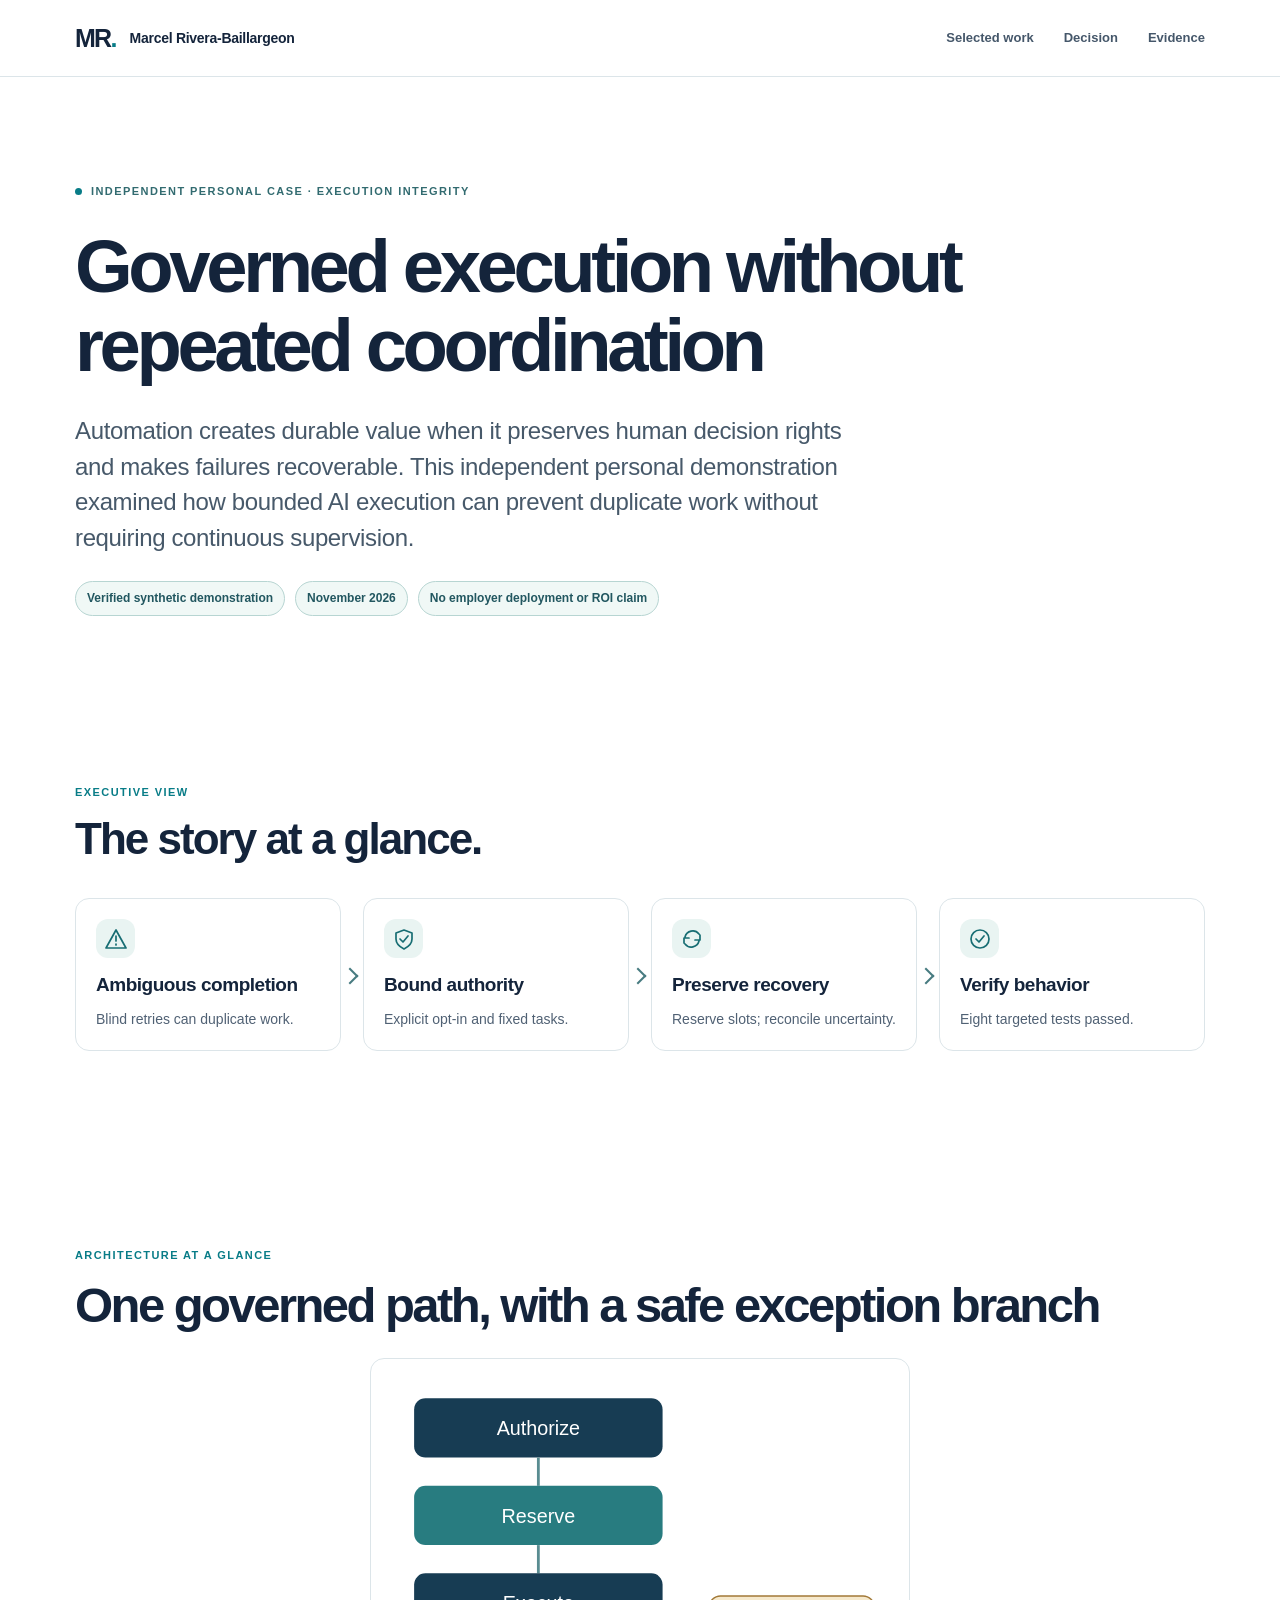
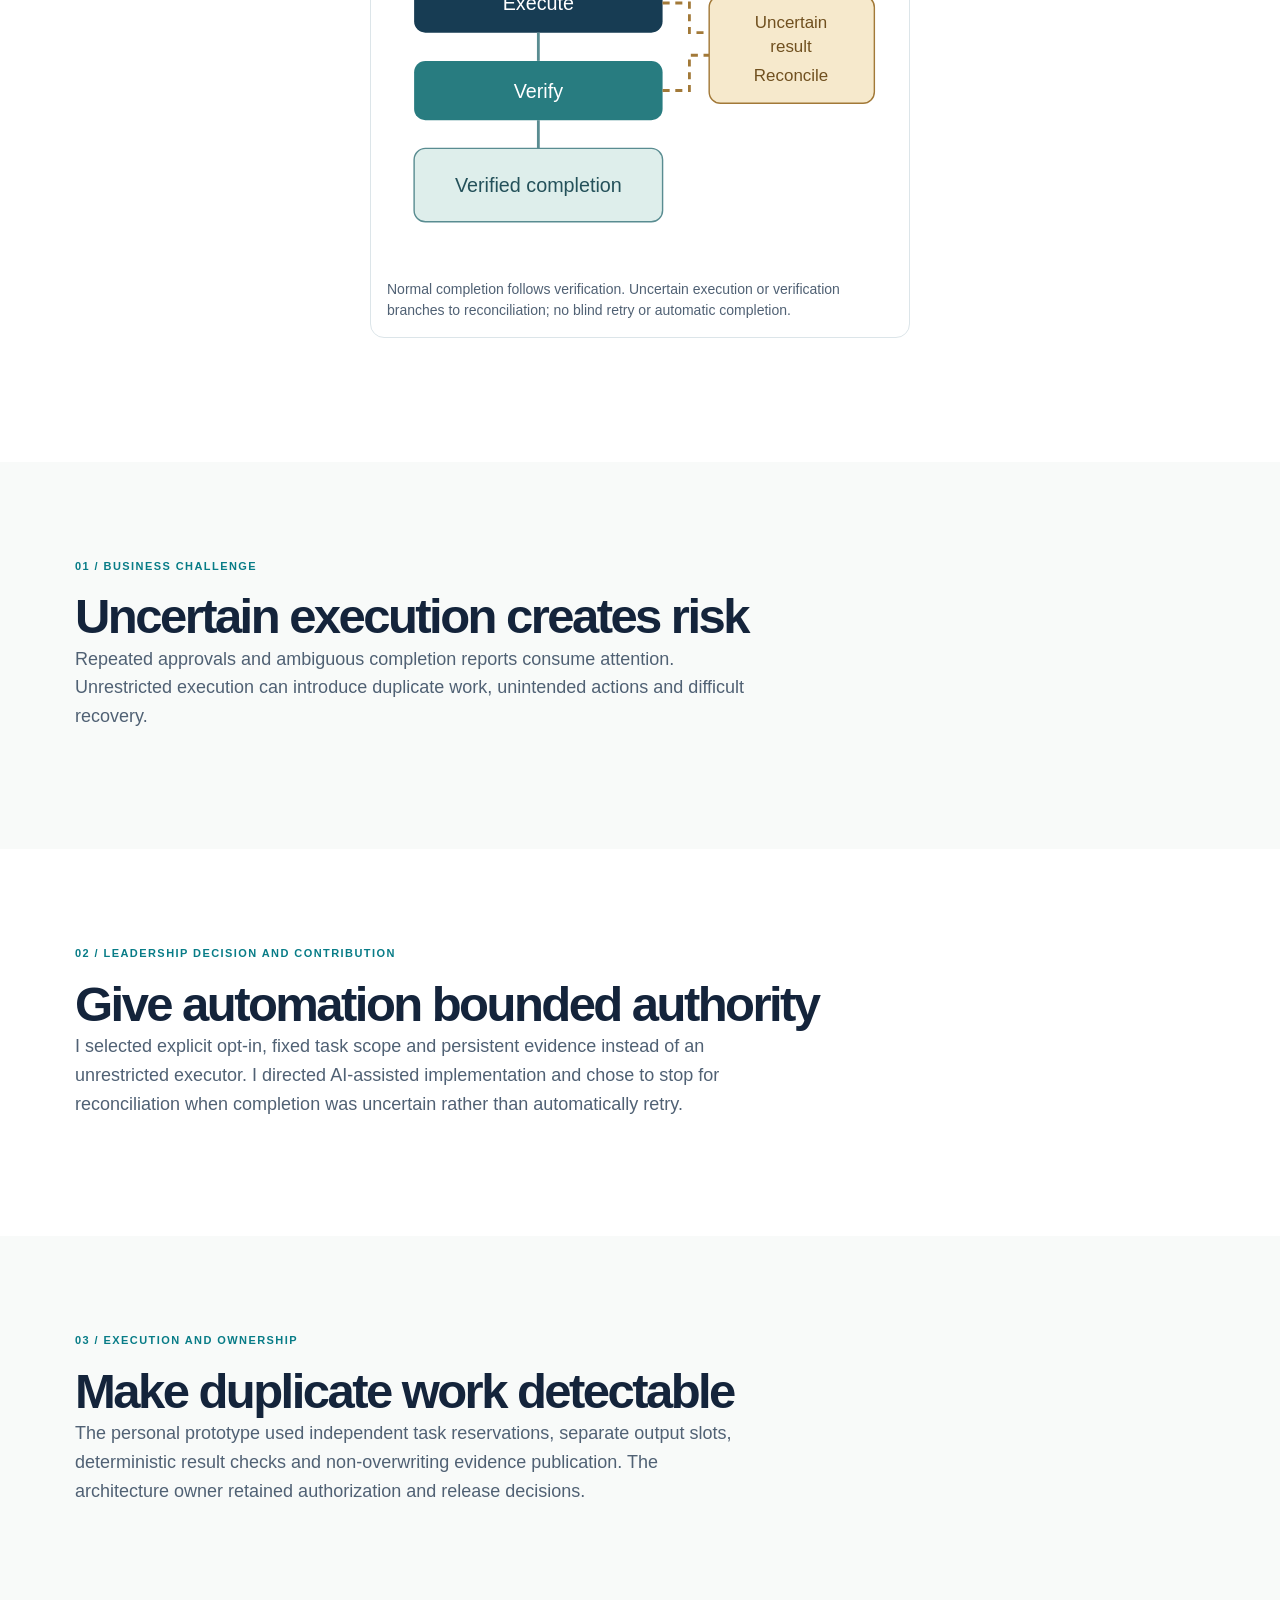
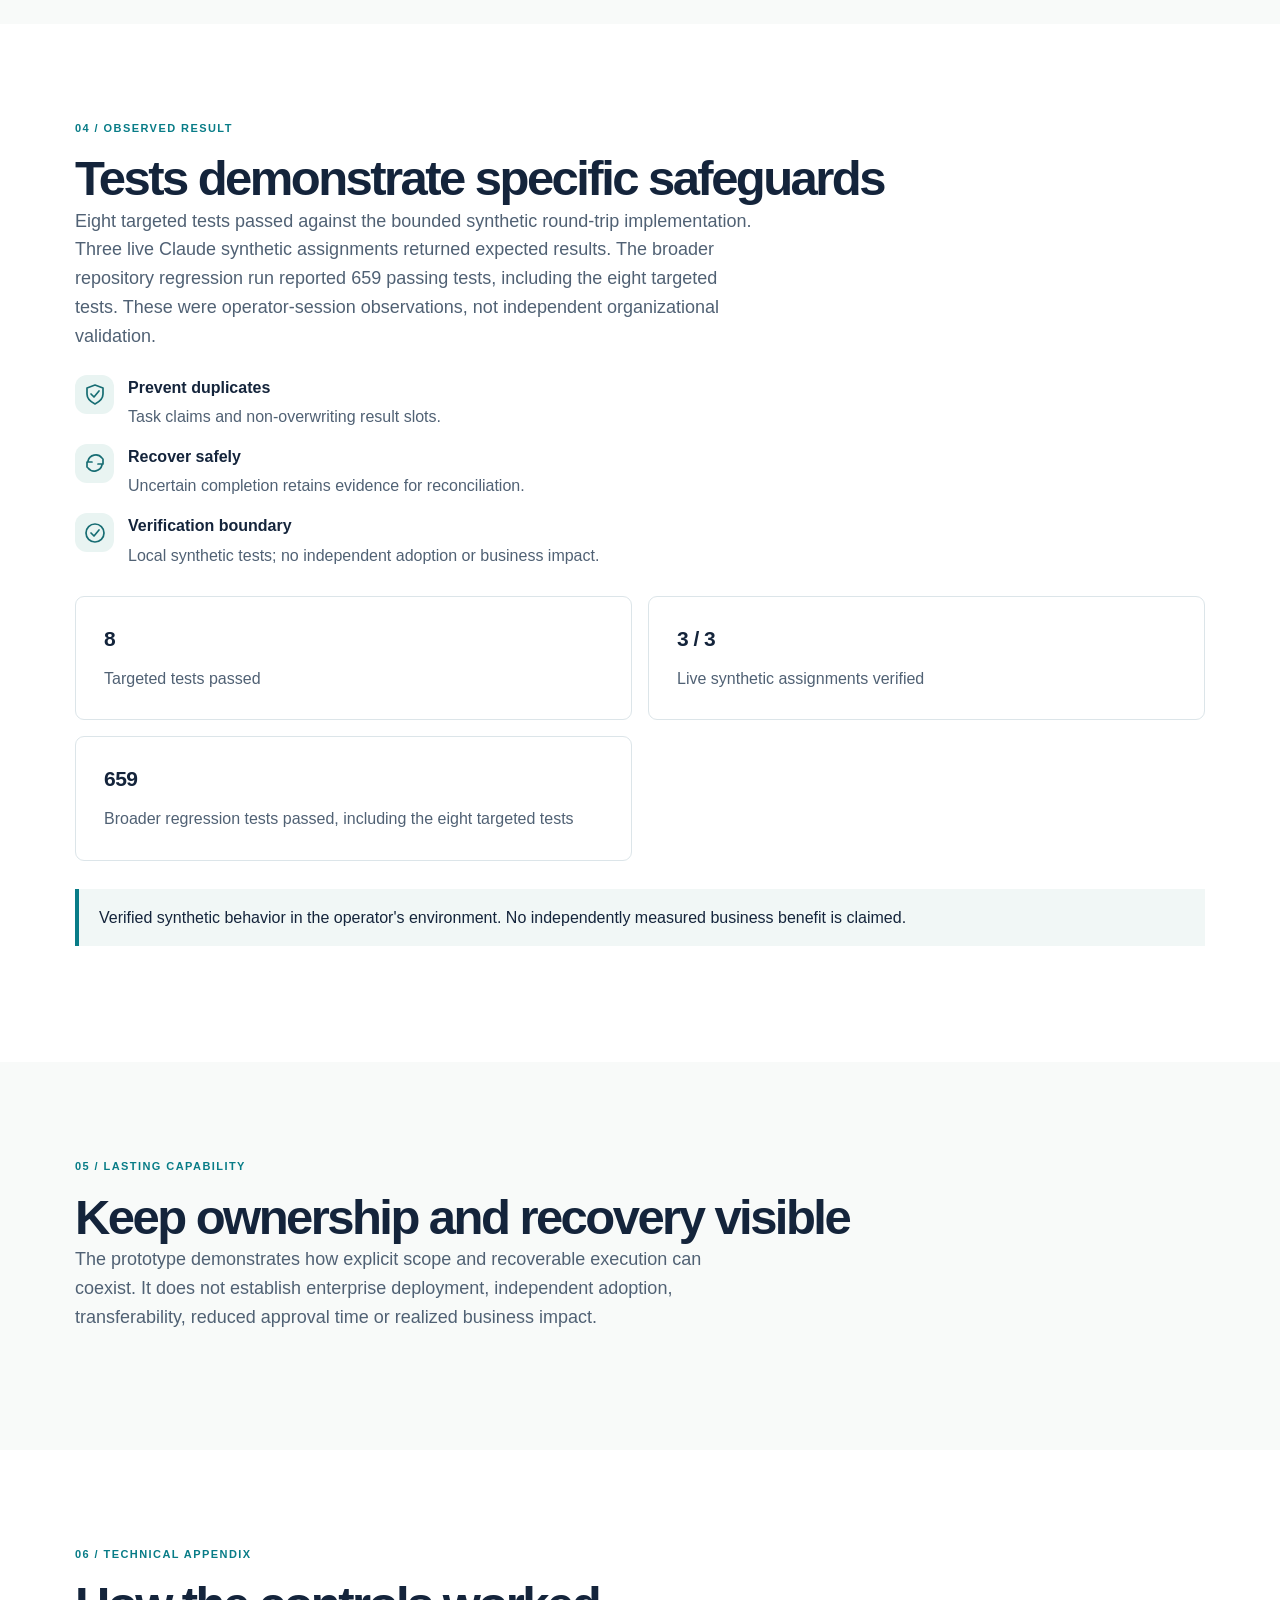
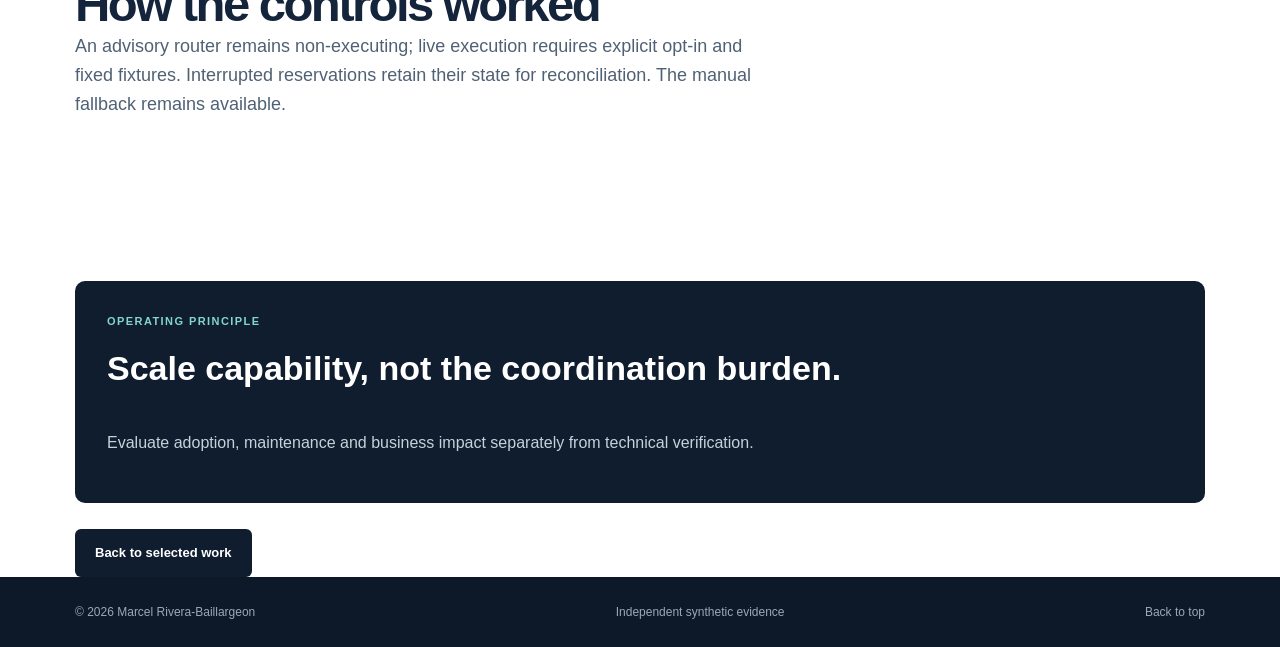
==== commit 68ad3fe6: "Show connected transformation and governance diagrams" ====
--- a/ai-execution-governance.html
+++ b/ai-execution-governance.html
@@ -1,3 +1,3 @@
 <!doctype html>
 <html lang="en"><head><meta charset="utf-8"><meta name="viewport" content="width=device-width, initial-scale=1"><meta name="description" content="Independent personal synthetic AI architecture case study: Execution integrity."><meta name="theme-color" content="#101d2f"><title>Governed execution without repeated coordination | Marcel Rivera-Baillargeon</title><link rel="stylesheet" href="styles.css"><link rel="stylesheet" href="director-case.css"><link rel="stylesheet" href="visual-system.css"></head>
-<body><a class="skip" href="#main">Skip to content</a><header class="site-header"><div class="wrap header-inner"><a class="wordmark" href="index.html"><span class="monogram">MR<span class="dot">.</span></span><span class="wordmark-text">Marcel Rivera-Baillargeon</span></a><nav aria-label="Case navigation"><a href="index.html#work">Selected work</a><a href="#section-2">Decision</a><a href="#section-4">Evidence</a></nav></div></header><main id="main" class="visual-case"><section class="hero wrap case-hero"><p class="eyebrow"><span class="signal" aria-hidden="true"></span> INDEPENDENT PERSONAL CASE · EXECUTION INTEGRITY</p><h1>Governed execution without repeated coordination</h1><p class="hero-intro">Automation creates durable value when it preserves human decision rights and makes failures recoverable. This independent personal demonstration examined how bounded AI execution can prevent duplicate work without requiring continuous supervision.</p><div class="case-status-bar"><span>Verified synthetic demonstration</span><span>November 2026</span><span>No employer deployment or ROI claim</span></div></section><section class="section wrap case-executive" aria-labelledby="executive-title"><p class="kicker">EXECUTIVE VIEW</p><h2 id="executive-title">The story at a glance.</h2><ol class="story-flow" aria-label="Challenge, decision, execution and evidence"><li class="story-node"><span class="story-symbol" aria-hidden="true"><svg width="24" height="24" viewBox="0 0 24 24" fill="none" stroke="currentColor" stroke-width="1.7" stroke-linecap="round" stroke-linejoin="round"><path d="M12 3 2 21h20L12 3Z M12 9v5m0 3v1"/></svg></span><div><h3>Ambiguous completion</h3><p>Blind retries can duplicate work.</p></div></li><li class="story-node"><span class="story-symbol" aria-hidden="true"><svg width="24" height="24" viewBox="0 0 24 24" fill="none" stroke="currentColor" stroke-width="1.7" stroke-linecap="round" stroke-linejoin="round"><path d="m12 3 8 3v6c0 5-4 8-8 10-4-2-8-5-8-10V6l8-3Z m-4 9 3 3 5-6"/></svg></span><div><h3>Bound authority</h3><p>Explicit opt-in and fixed tasks.</p></div></li><li class="story-node"><span class="story-symbol" aria-hidden="true"><svg width="24" height="24" viewBox="0 0 24 24" fill="none" stroke="currentColor" stroke-width="1.7" stroke-linecap="round" stroke-linejoin="round"><path d="M20 8v5h-5M4 16v-5h5M5 10a8 8 0 0 1 14-3M19 14a8 8 0 0 1-14 3"/></svg></span><div><h3>Preserve recovery</h3><p>Reserve slots; reconcile uncertainty.</p></div></li><li class="story-node"><span class="story-symbol" aria-hidden="true"><svg width="24" height="24" viewBox="0 0 24 24" fill="none" stroke="currentColor" stroke-width="1.7" stroke-linecap="round" stroke-linejoin="round"><circle cx="12" cy="12" r="9"/><path d="m8 12 3 3 5-6"/></svg></span><div><h3>Verify behavior</h3><p>Eight targeted tests passed.</p></div></li></ol></section><section class="section section-alt" id="section-1"><div class="wrap"><p class="kicker">01 / BUSINESS CHALLENGE</p><h2>Uncertain execution creates risk</h2><p class="case-intro">Repeated approvals and ambiguous completion reports consume attention. Unrestricted execution can introduce duplicate work, unintended actions and difficult recovery.</p></div></section><section class="section " id="section-2"><div class="wrap"><p class="kicker">02 / LEADERSHIP DECISION AND CONTRIBUTION</p><h2>Give automation bounded authority</h2><p class="case-intro">I selected explicit opt-in, fixed task scope and persistent evidence instead of an unrestricted executor. I directed AI-assisted implementation and chose to stop for reconciliation when completion was uncertain rather than automatically retry.</p></div></section><section class="section section-alt" id="section-3"><div class="wrap"><p class="kicker">03 / EXECUTION AND OWNERSHIP</p><h2>Make duplicate work detectable</h2><p class="case-intro">The personal prototype used independent task reservations, separate output slots, deterministic result checks and non-overwriting evidence publication. The architecture owner retained authorization and release decisions.</p></div></section><section class="section wrap" aria-labelledby="architecture-title"><p class="kicker">ARCHITECTURE AT A GLANCE</p><h2 id="architecture-title">How the system works.</h2><div class="flow-panel" role="group" aria-label="Authorization, reservation, execution, verification and exception reconciliation"><ol class="story-flow" aria-label="Normal execution path"><li class="story-node"><span class="story-symbol" aria-hidden="true"><svg width="24" height="24" viewBox="0 0 24 24" fill="none" stroke="currentColor" stroke-width="1.7" stroke-linecap="round" stroke-linejoin="round"><path d="m12 3 8 3v6c0 5-4 8-8 10-4-2-8-5-8-10V6l8-3Z m-4 9 3 3 5-6"/></svg></span><div><h3>Authorize</h3><p>Explicit opt-in</p></div></li><li class="story-node"><span class="story-symbol" aria-hidden="true"><svg width="24" height="24" viewBox="0 0 24 24" fill="none" stroke="currentColor" stroke-width="1.7" stroke-linecap="round" stroke-linejoin="round"><rect x="4" y="4" width="16" height="16" rx="3"/><path d="M8 12h8m-4-4v8"/></svg></span><div><h3>Reserve</h3><p>Unique task and output</p></div></li><li class="story-node"><span class="story-symbol" aria-hidden="true"><svg width="24" height="24" viewBox="0 0 24 24" fill="none" stroke="currentColor" stroke-width="1.7" stroke-linecap="round" stroke-linejoin="round"><path d="M12 3v5m0 0-7 7m7-7 7 7M5 15v6m14-6v6"/></svg></span><div><h3>Execute</h3><p>Fixed scope</p></div></li><li class="story-node"><span class="story-symbol" aria-hidden="true"><svg width="24" height="24" viewBox="0 0 24 24" fill="none" stroke="currentColor" stroke-width="1.7" stroke-linecap="round" stroke-linejoin="round"><circle cx="12" cy="12" r="9"/><path d="m8 12 3 3 5-6"/></svg></span><div><h3>Verify</h3><p>Check expected result</p></div></li></ol><div class="flow-down" aria-hidden="true">↓</div><div class="case-exception"><strong>Uncertain result? Stop and reconcile.</strong><p>Preserve reservation and evidence. No blind retry.</p></div><p class="flow-note">Exception branch applies when execution or verification is uncertain, not after every successful result.</p></div></section><section class="section " id="section-4"><div class="wrap"><p class="kicker">04 / OBSERVED RESULT</p><h2>Tests demonstrate specific safeguards</h2><p class="case-intro">Eight targeted tests passed against the bounded synthetic round-trip implementation. Three live Claude synthetic assignments returned expected results. The broader repository regression run reported 659 passing tests, including the eight targeted tests. These were operator-session observations, not independent organizational validation.</p><ul class="case-icon-list" aria-label="Evidence and limitations"><li><span class="story-symbol" aria-hidden="true"><svg width="24" height="24" viewBox="0 0 24 24" fill="none" stroke="currentColor" stroke-width="1.7" stroke-linecap="round" stroke-linejoin="round"><path d="m12 3 8 3v6c0 5-4 8-8 10-4-2-8-5-8-10V6l8-3Z m-4 9 3 3 5-6"/></svg></span><div><strong>Prevent duplicates</strong><p>Task claims and non-overwriting result slots.</p></div></li><li><span class="story-symbol" aria-hidden="true"><svg width="24" height="24" viewBox="0 0 24 24" fill="none" stroke="currentColor" stroke-width="1.7" stroke-linecap="round" stroke-linejoin="round"><path d="M20 8v5h-5M4 16v-5h5M5 10a8 8 0 0 1 14-3M19 14a8 8 0 0 1-14 3"/></svg></span><div><strong>Recover safely</strong><p>Uncertain completion retains evidence for reconciliation.</p></div></li><li><span class="story-symbol" aria-hidden="true"><svg width="24" height="24" viewBox="0 0 24 24" fill="none" stroke="currentColor" stroke-width="1.7" stroke-linecap="round" stroke-linejoin="round"><circle cx="12" cy="12" r="9"/><path d="m8 12 3 3 5-6"/></svg></span><div><strong>Verification boundary</strong><p>Local synthetic tests; no independent adoption or business impact.</p></div></li></ul><div class="measure-grid"><article><strong>8</strong><p>Targeted tests passed</p></article><article><strong>3 / 3</strong><p>Live synthetic assignments verified</p></article><article><strong>659</strong><p>Broader regression tests passed, including the eight targeted tests</p></article></div><p class="evidence-note">Verified synthetic behavior in the operator's environment. No independently measured business benefit is claimed.</p></div></section><section class="section section-alt" id="section-5"><div class="wrap"><p class="kicker">05 / LASTING CAPABILITY</p><h2>Keep ownership and recovery visible</h2><p class="case-intro">The prototype demonstrates how explicit scope and recoverable execution can coexist. It does not establish enterprise deployment, independent adoption, transferability, reduced approval time or realized business impact.</p></div></section><section class="section " id="section-6"><div class="wrap"><p class="kicker">06 / TECHNICAL APPENDIX</p><h2>How the controls worked</h2><p class="case-intro">An advisory router remains non-executing; live execution requires explicit opt-in and fixed fixtures. Interrupted reservations retain their state for reconciliation. The manual fallback remains available.</p></div></section><div class="wrap"><div class="case-conclusion"><p class="kicker">OPERATING PRINCIPLE</p><h3>Scale capability, not the coordination burden.</h3><p>Evaluate adoption, maintenance and business impact separately from technical verification.</p></div><a class="button primary" href="index.html#work">Back to selected work</a></div></main><footer><div class="wrap footer-inner"><span>© 2026 Marcel Rivera-Baillargeon</span><span>Independent synthetic evidence</span><a href="#main">Back to top</a></div></footer></body></html>
+<body><a class="skip" href="#main">Skip to content</a><header class="site-header"><div class="wrap header-inner"><a class="wordmark" href="index.html"><span class="monogram">MR<span class="dot">.</span></span><span class="wordmark-text">Marcel Rivera-Baillargeon</span></a><nav aria-label="Case navigation"><a href="index.html#work">Selected work</a><a href="#section-2">Decision</a><a href="#section-4">Evidence</a></nav></div></header><main id="main" class="visual-case"><section class="hero wrap case-hero"><p class="eyebrow"><span class="signal" aria-hidden="true"></span> INDEPENDENT PERSONAL CASE · EXECUTION INTEGRITY</p><h1>Governed execution without repeated coordination</h1><p class="hero-intro">Automation creates durable value when it preserves human decision rights and makes failures recoverable. This independent personal demonstration examined how bounded AI execution can prevent duplicate work without requiring continuous supervision.</p><div class="case-status-bar"><span>Verified synthetic demonstration</span><span>November 2026</span><span>No employer deployment or ROI claim</span></div></section><section class="section wrap case-executive" aria-labelledby="executive-title"><p class="kicker">EXECUTIVE VIEW</p><h2 id="executive-title">The story at a glance.</h2><ol class="story-flow" aria-label="Challenge, decision, execution and evidence"><li class="story-node"><span class="story-symbol" aria-hidden="true"><svg width="24" height="24" viewBox="0 0 24 24" fill="none" stroke="currentColor" stroke-width="1.7" stroke-linecap="round" stroke-linejoin="round"><path d="M12 3 2 21h20L12 3Z M12 9v5m0 3v1"/></svg></span><div><h3>Ambiguous completion</h3><p>Blind retries can duplicate work.</p></div></li><li class="story-node"><span class="story-symbol" aria-hidden="true"><svg width="24" height="24" viewBox="0 0 24 24" fill="none" stroke="currentColor" stroke-width="1.7" stroke-linecap="round" stroke-linejoin="round"><path d="m12 3 8 3v6c0 5-4 8-8 10-4-2-8-5-8-10V6l8-3Z m-4 9 3 3 5-6"/></svg></span><div><h3>Bound authority</h3><p>Explicit opt-in and fixed tasks.</p></div></li><li class="story-node"><span class="story-symbol" aria-hidden="true"><svg width="24" height="24" viewBox="0 0 24 24" fill="none" stroke="currentColor" stroke-width="1.7" stroke-linecap="round" stroke-linejoin="round"><path d="M20 8v5h-5M4 16v-5h5M5 10a8 8 0 0 1 14-3M19 14a8 8 0 0 1-14 3"/></svg></span><div><h3>Preserve recovery</h3><p>Reserve slots; reconcile uncertainty.</p></div></li><li class="story-node"><span class="story-symbol" aria-hidden="true"><svg width="24" height="24" viewBox="0 0 24 24" fill="none" stroke="currentColor" stroke-width="1.7" stroke-linecap="round" stroke-linejoin="round"><circle cx="12" cy="12" r="9"/><path d="m8 12 3 3 5-6"/></svg></span><div><h3>Verify behavior</h3><p>Eight targeted tests passed.</p></div></li></ol></section><section class="section wrap" aria-labelledby="architecture-title"><p class="kicker">ARCHITECTURE AT A GLANCE</p><h2 id="architecture-title">One governed path, with a safe exception branch</h2><figure class="diagram-single"><svg class="connected-diagram" viewBox="0 0 340 340" role="img" aria-label="Governed execution with exception branch"><title>Governed execution with exception branch</title><desc>Authorization, reservation, execution and verification lead to verified completion. Uncertain execution or verification stops for reconciliation, not automatic retry.</desc><rect class="diagram-dark" x="10" y="8" width="176" height="42" rx="8"/><text class="diagram-label dark" x="98.0" y="34.0" text-anchor="middle">Authorize</text><path class="diagram-line " d="M98 50 V70"/><rect class="diagram-teal" x="10" y="70" width="176" height="42" rx="8"/><text class="diagram-label teal" x="98.0" y="96.0" text-anchor="middle">Reserve</text><path class="diagram-line " d="M98 112 V132"/><rect class="diagram-dark" x="10" y="132" width="176" height="42" rx="8"/><text class="diagram-label dark" x="98.0" y="158.0" text-anchor="middle">Execute</text><path class="diagram-line " d="M98 174 V194"/><rect class="diagram-teal" x="10" y="194" width="176" height="42" rx="8"/><text class="diagram-label teal" x="98.0" y="220.0" text-anchor="middle">Verify</text><path class="diagram-line " d="M98 236 V256"/><rect class="diagram-light" x="10" y="256" width="176" height="52" rx="8"/><text class="diagram-label light" x="98.0" y="287.0" text-anchor="middle">Verified completion</text><path class="diagram-line exception" d="M186 153 H205 V174 H219 M186 215 H205 V190 H219"/><rect class="diagram-warning" x="219" y="148" width="117" height="76" rx="8"/><text class="diagram-label warning" x="277" y="171" text-anchor="middle"><tspan x="277">Uncertain</tspan><tspan x="277" dy="17">result</tspan><tspan x="277" dy="20">Reconcile</tspan></text></svg><figcaption>Normal completion follows verification. Uncertain execution or verification branches to reconciliation; no blind retry or automatic completion.</figcaption></figure></section><section class="section section-alt" id="section-1"><div class="wrap"><p class="kicker">01 / BUSINESS CHALLENGE</p><h2>Uncertain execution creates risk</h2><p class="case-intro">Repeated approvals and ambiguous completion reports consume attention. Unrestricted execution can introduce duplicate work, unintended actions and difficult recovery.</p></div></section><section class="section " id="section-2"><div class="wrap"><p class="kicker">02 / LEADERSHIP DECISION AND CONTRIBUTION</p><h2>Give automation bounded authority</h2><p class="case-intro">I selected explicit opt-in, fixed task scope and persistent evidence instead of an unrestricted executor. I directed AI-assisted implementation and chose to stop for reconciliation when completion was uncertain rather than automatically retry.</p></div></section><section class="section section-alt" id="section-3"><div class="wrap"><p class="kicker">03 / EXECUTION AND OWNERSHIP</p><h2>Make duplicate work detectable</h2><p class="case-intro">The personal prototype used independent task reservations, separate output slots, deterministic result checks and non-overwriting evidence publication. The architecture owner retained authorization and release decisions.</p></div></section><section class="section " id="section-4"><div class="wrap"><p class="kicker">04 / OBSERVED RESULT</p><h2>Tests demonstrate specific safeguards</h2><p class="case-intro">Eight targeted tests passed against the bounded synthetic round-trip implementation. Three live Claude synthetic assignments returned expected results. The broader repository regression run reported 659 passing tests, including the eight targeted tests. These were operator-session observations, not independent organizational validation.</p><ul class="case-icon-list" aria-label="Evidence and limitations"><li><span class="story-symbol" aria-hidden="true"><svg width="24" height="24" viewBox="0 0 24 24" fill="none" stroke="currentColor" stroke-width="1.7" stroke-linecap="round" stroke-linejoin="round"><path d="m12 3 8 3v6c0 5-4 8-8 10-4-2-8-5-8-10V6l8-3Z m-4 9 3 3 5-6"/></svg></span><div><strong>Prevent duplicates</strong><p>Task claims and non-overwriting result slots.</p></div></li><li><span class="story-symbol" aria-hidden="true"><svg width="24" height="24" viewBox="0 0 24 24" fill="none" stroke="currentColor" stroke-width="1.7" stroke-linecap="round" stroke-linejoin="round"><path d="M20 8v5h-5M4 16v-5h5M5 10a8 8 0 0 1 14-3M19 14a8 8 0 0 1-14 3"/></svg></span><div><strong>Recover safely</strong><p>Uncertain completion retains evidence for reconciliation.</p></div></li><li><span class="story-symbol" aria-hidden="true"><svg width="24" height="24" viewBox="0 0 24 24" fill="none" stroke="currentColor" stroke-width="1.7" stroke-linecap="round" stroke-linejoin="round"><circle cx="12" cy="12" r="9"/><path d="m8 12 3 3 5-6"/></svg></span><div><strong>Verification boundary</strong><p>Local synthetic tests; no independent adoption or business impact.</p></div></li></ul><div class="measure-grid"><article><strong>8</strong><p>Targeted tests passed</p></article><article><strong>3 / 3</strong><p>Live synthetic assignments verified</p></article><article><strong>659</strong><p>Broader regression tests passed, including the eight targeted tests</p></article></div><p class="evidence-note">Verified synthetic behavior in the operator's environment. No independently measured business benefit is claimed.</p></div></section><section class="section section-alt" id="section-5"><div class="wrap"><p class="kicker">05 / LASTING CAPABILITY</p><h2>Keep ownership and recovery visible</h2><p class="case-intro">The prototype demonstrates how explicit scope and recoverable execution can coexist. It does not establish enterprise deployment, independent adoption, transferability, reduced approval time or realized business impact.</p></div></section><section class="section " id="section-6"><div class="wrap"><p class="kicker">06 / TECHNICAL APPENDIX</p><h2>How the controls worked</h2><p class="case-intro">An advisory router remains non-executing; live execution requires explicit opt-in and fixed fixtures. Interrupted reservations retain their state for reconciliation. The manual fallback remains available.</p></div></section><div class="wrap"><div class="case-conclusion"><p class="kicker">OPERATING PRINCIPLE</p><h3>Scale capability, not the coordination burden.</h3><p>Evaluate adoption, maintenance and business impact separately from technical verification.</p></div><a class="button primary" href="index.html#work">Back to selected work</a></div></main><footer><div class="wrap footer-inner"><span>© 2026 Marcel Rivera-Baillargeon</span><span>Independent synthetic evidence</span><a href="#main">Back to top</a></div></footer></body></html>
--- a/visual-system.css
+++ b/visual-system.css
@@ -29,3 +29,6 @@
 
 /* Icon-led evidence points and bounded execution diagrams. */
 .case-icon-list{list-style:none;padding:0;margin:24px 0;display:grid;gap:14px;max-width:68ch}.case-icon-list li{display:flex;gap:14px;align-items:flex-start}.case-icon-list strong{display:block}.case-icon-list p{margin:4px 0 0;color:var(--muted)}.ai-workers{grid-template-columns:repeat(3,minmax(0,1fr))}.case-exception{border:1px solid var(--line);border-left:4px solid var(--teal);padding:18px;text-align:left}.case-exception p{margin:4px 0 0}.visual-case .case-intro{max-width:68ch}.flow-panel .story-flow{margin:0;text-align:left}.flow-panel .story-node{padding:12px}.flow-panel .story-node h3{font-size:16px}@media(max-width:600px){.ai-workers{grid-template-columns:1fr}}
+
+/* Connected explanatory visuals: labels remain readable at mobile widths. */
+.diagram-comparison{display:grid;grid-template-columns:repeat(2,minmax(0,1fr));gap:24px;margin:24px 0}.diagram-comparison figure,.diagram-single{margin:0;padding:16px;border:1px solid var(--line);border-radius:14px;background:#fff}.diagram-single{max-width:540px;margin:24px auto}.connected-diagram{display:block;width:100%;height:auto;max-width:480px;margin:12px auto}.diagram-dark{fill:#173c53}.diagram-teal{fill:#287c80}.diagram-light{fill:#deeeeb;stroke:#598c91}.diagram-warning{fill:#f6e9cc;stroke:#a27938}.diagram-line{fill:none;stroke:#598c91;stroke-width:2}.diagram-line.exception{stroke:#a27938;stroke-dasharray:5 4}.diagram-label{font-size:14px;font-family:inherit;fill:white}.diagram-label.light{fill:#24515a}.diagram-label.warning{fill:#70501f;font-size:12px}.diagram-caption{fill:#24515a;font-size:13px}.diagram-comparison figcaption,.diagram-single figcaption{color:var(--muted);font-size:14px;line-height:1.5}.diagram-comparison h3{font-size:18px;margin:0}@media(max-width:700px){.diagram-comparison{grid-template-columns:1fr}.diagram-comparison figure,.diagram-single{padding:10px}}
